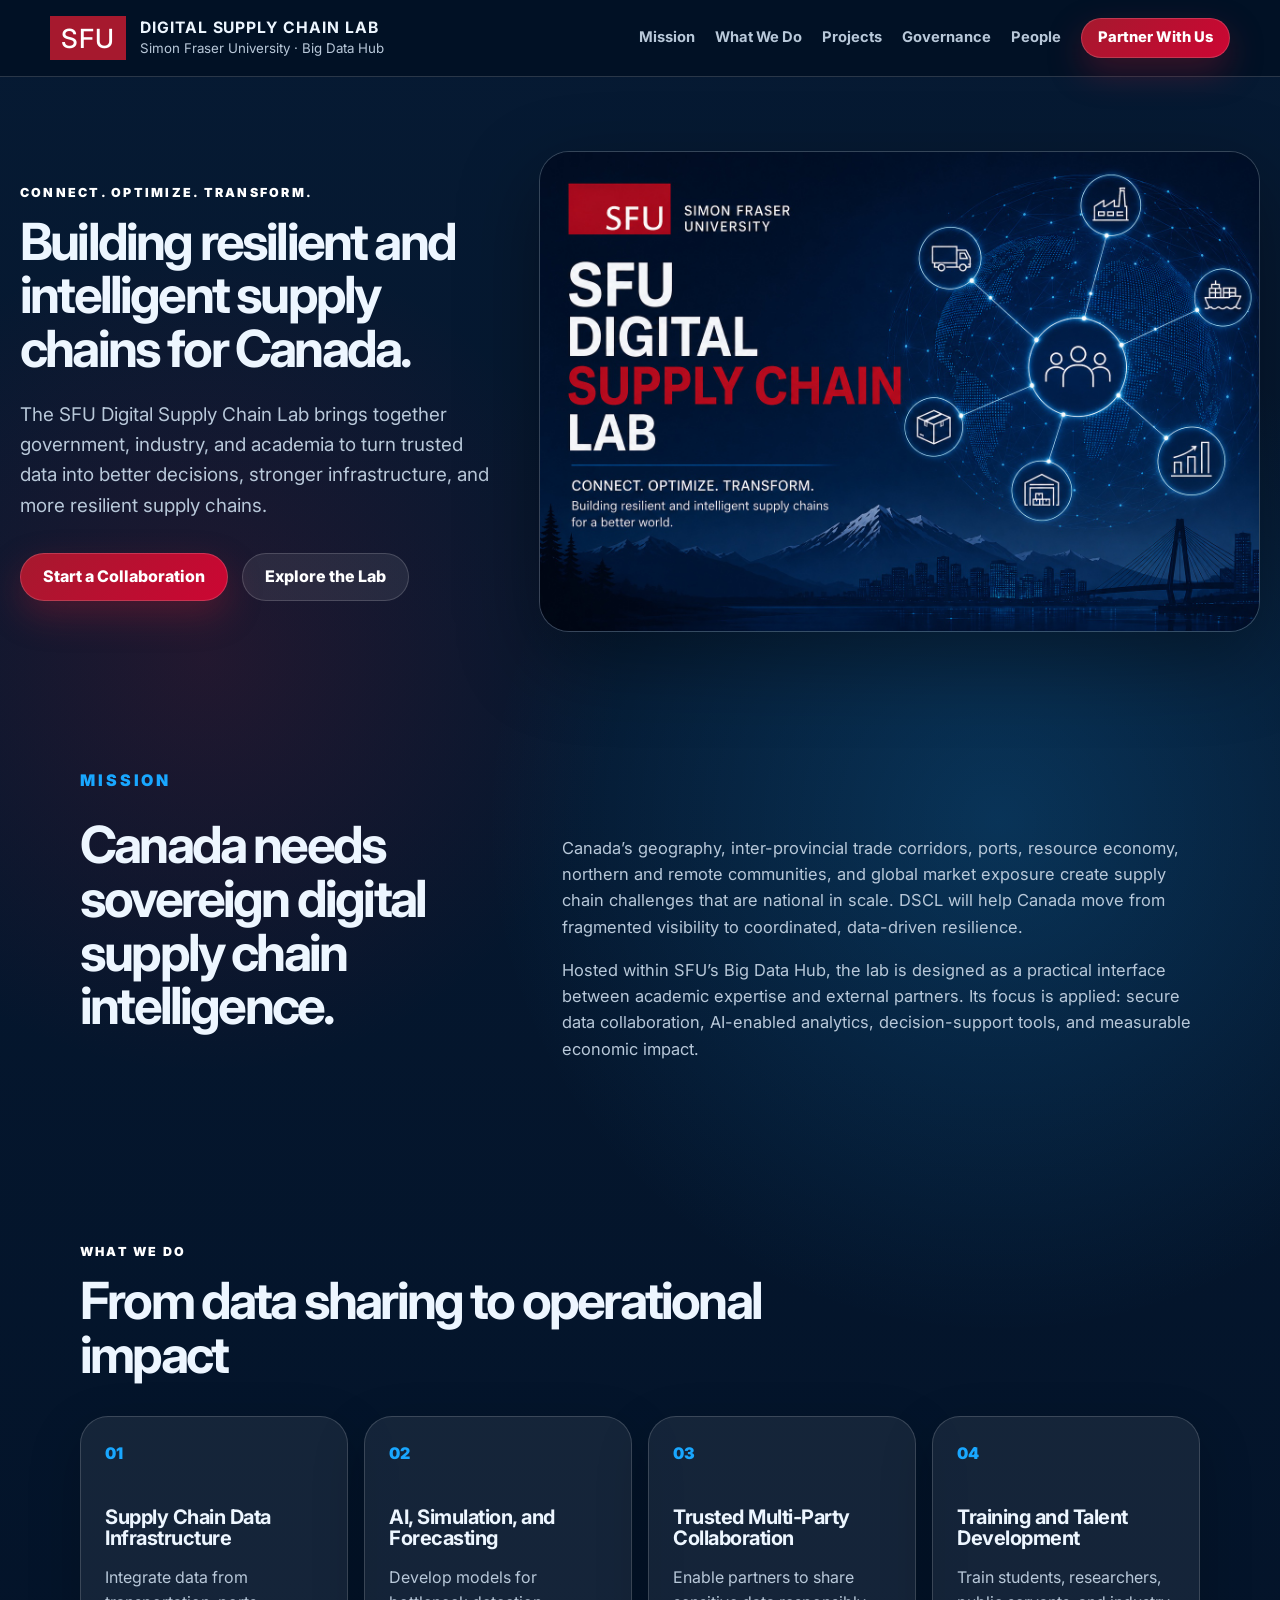
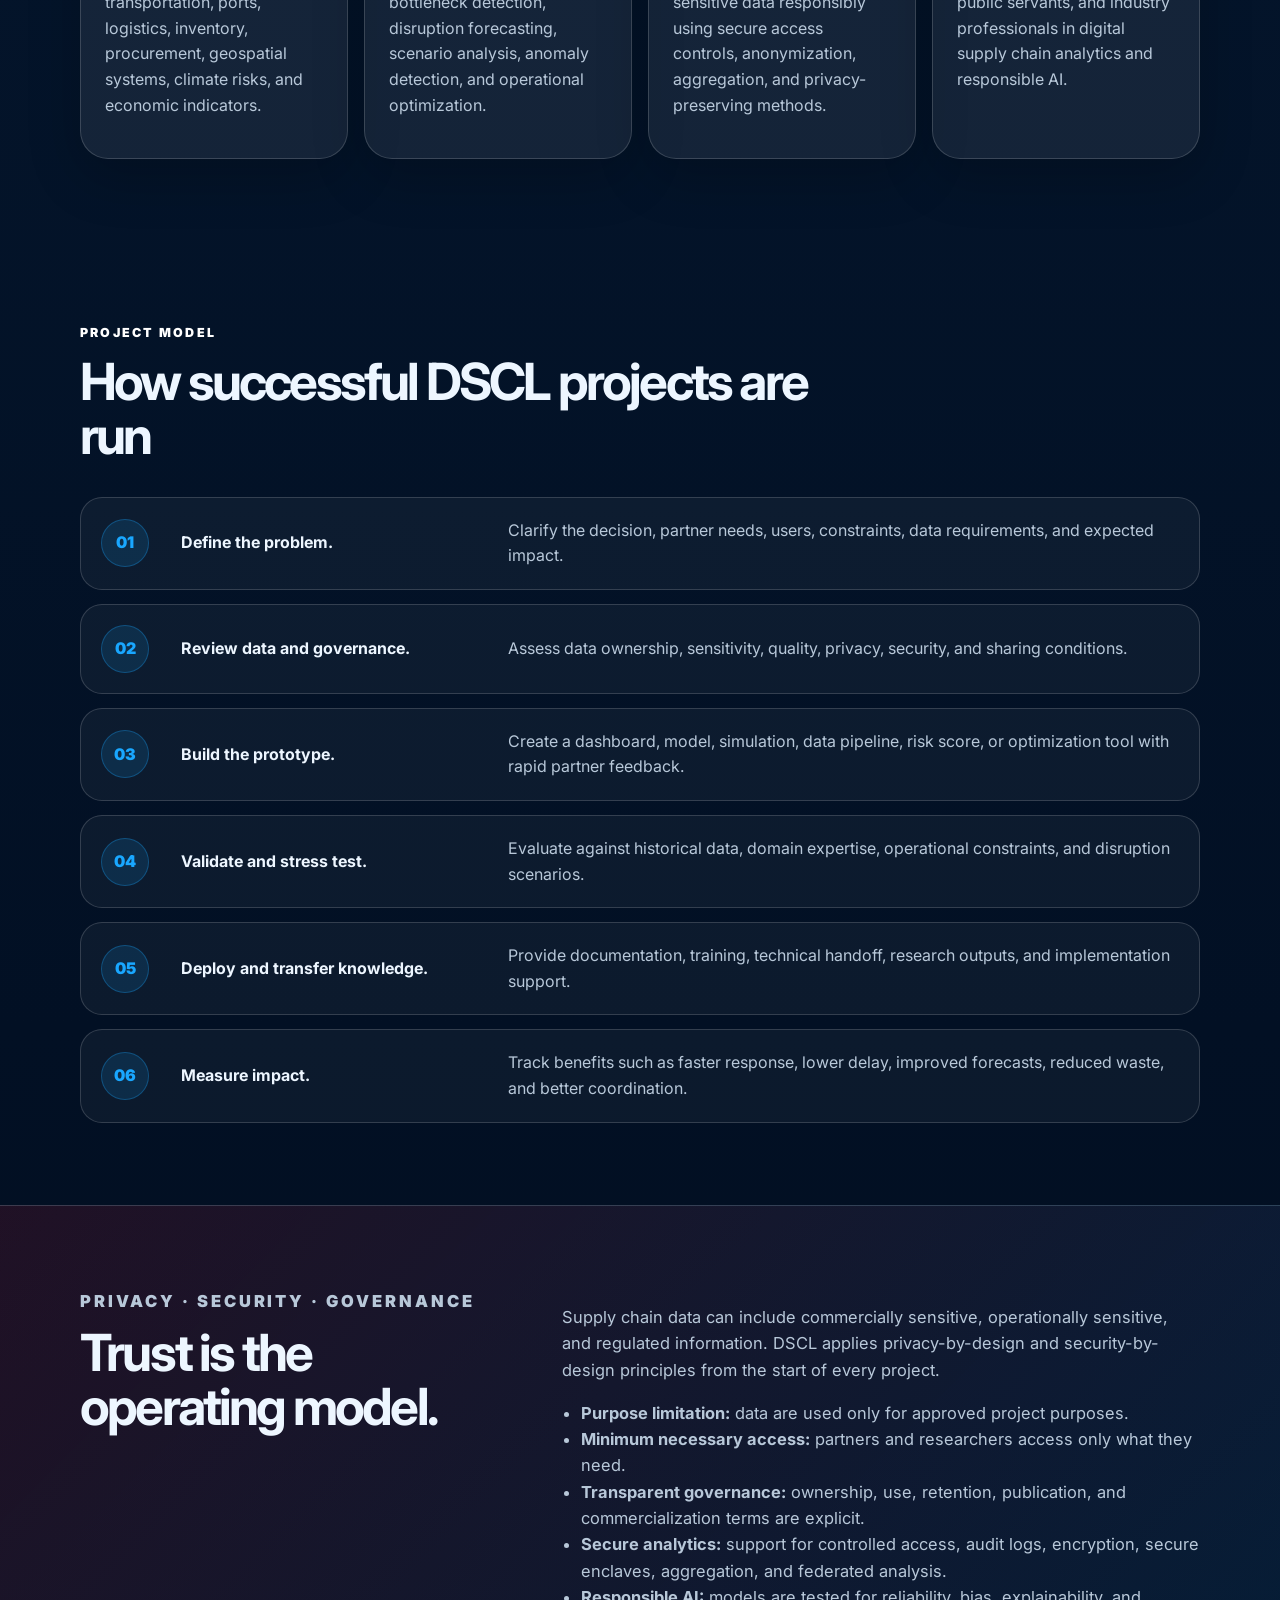
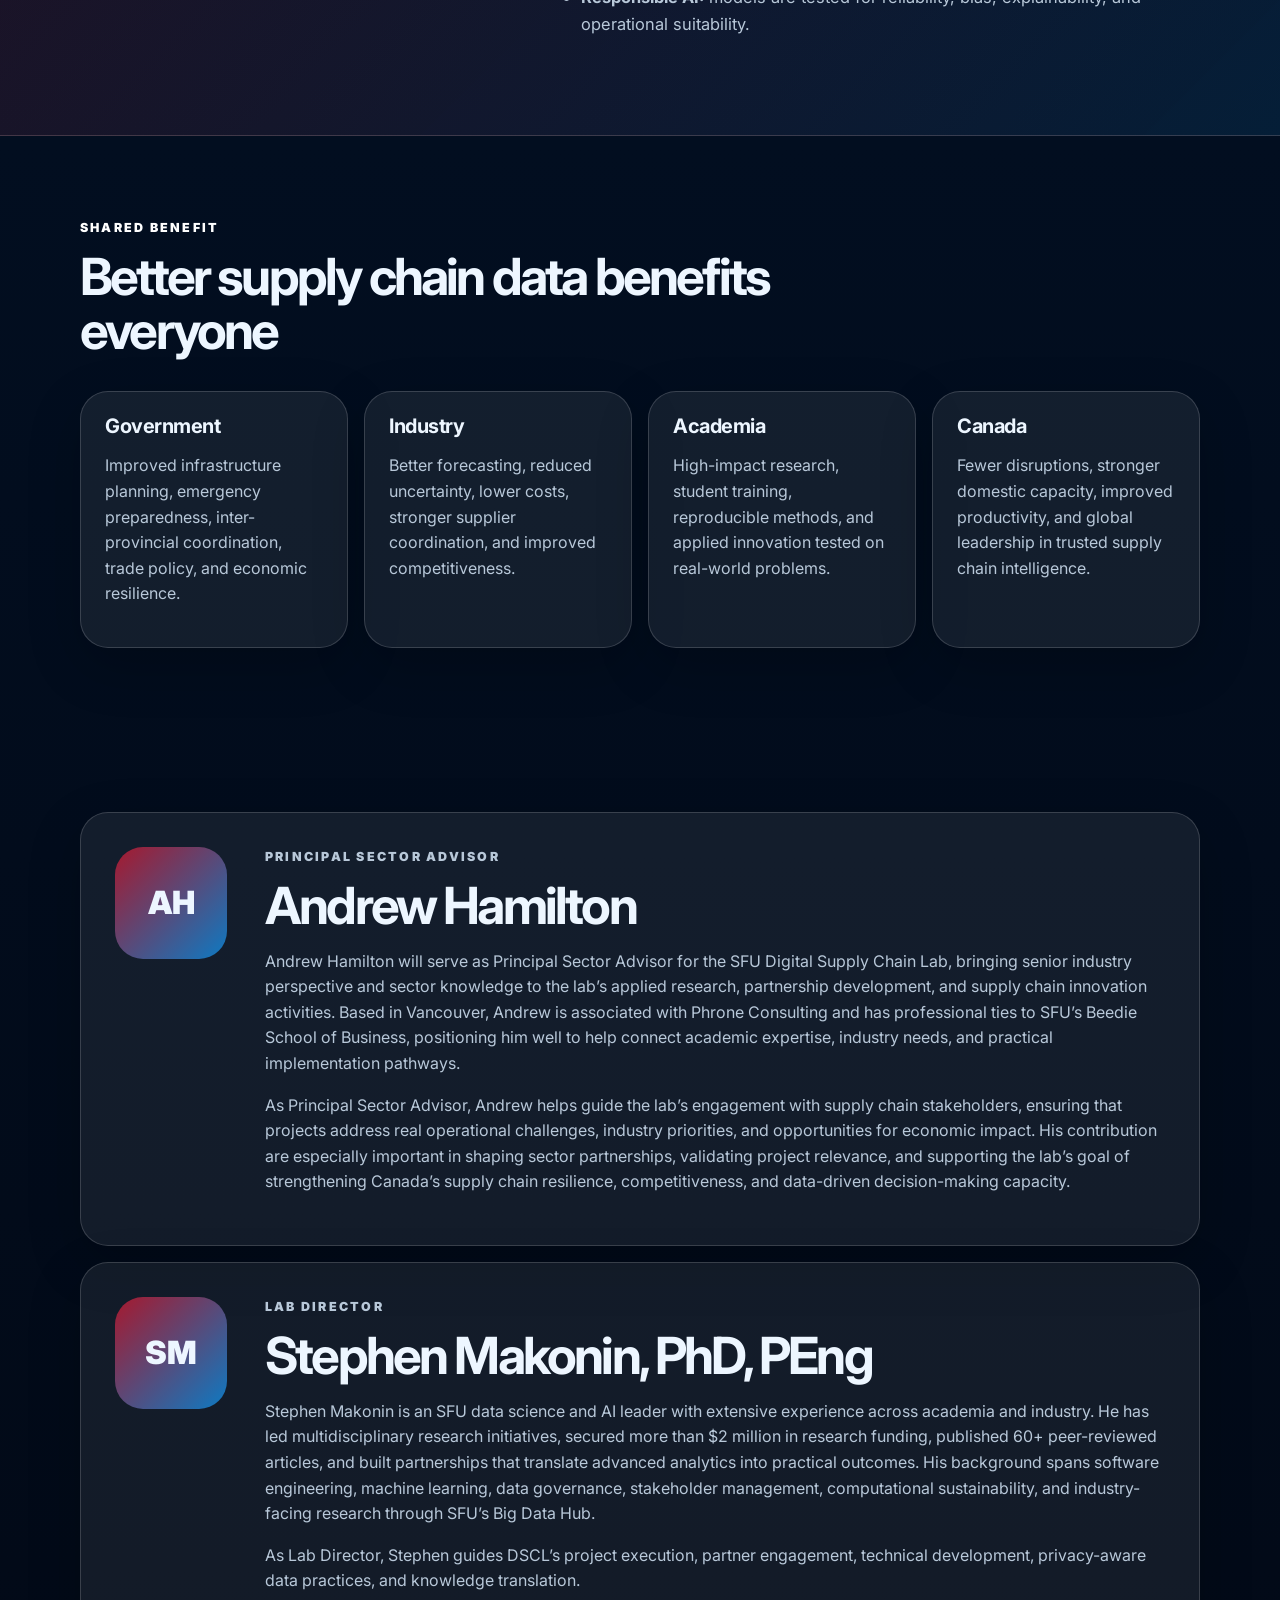
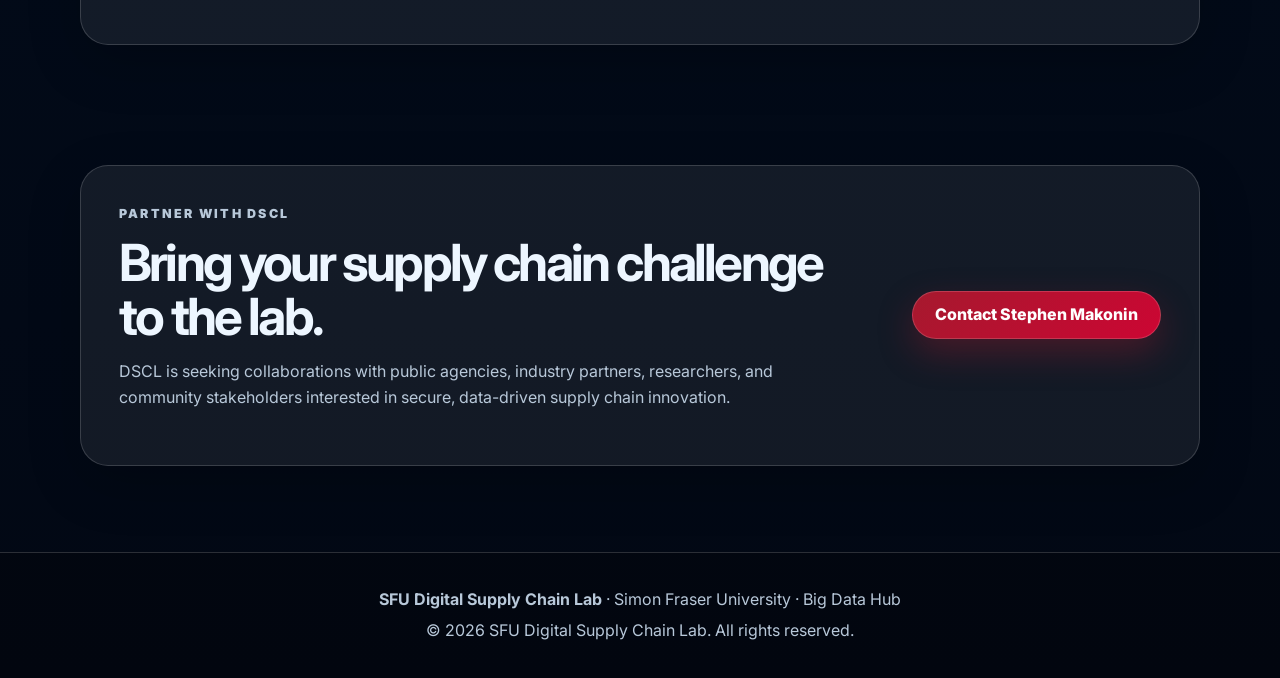
==== index.html @ 3d7f8d64 "inital website release" ====
<!doctype html>
<html lang="en">
<head>
  <meta charset="utf-8" />
  <meta name="viewport" content="width=device-width, initial-scale=1" />
  <meta name="description" content="SFU Digital Supply Chain Lab: connecting government, industry, and academia to build resilient, secure, data-driven supply chains for Canada." />
  <title>SFU Digital Supply Chain Lab | DSCL</title>
  <link rel="preconnect" href="https://fonts.googleapis.com">
  <link rel="preconnect" href="https://fonts.gstatic.com" crossorigin>
  <link href="https://fonts.googleapis.com/css2?family=Inter:wght@400;600;700;800;900&display=swap" rel="stylesheet">
  <link rel="stylesheet" href="styles.css" />
</head>
<body>
  <header class="site-header" id="top">
    <nav class="nav" aria-label="Primary navigation">
      <a class="brand" href="#top" aria-label="SFU Digital Supply Chain Lab home">
        <span class="sfu-mark">SFU</span>
        <span class="brand-text"><strong>Digital Supply Chain Lab</strong><small>Simon Fraser University · Big Data Hub</small></span>
      </a>
      <button class="nav-toggle" aria-expanded="false" aria-controls="nav-links">Menu</button>
      <div class="nav-links" id="nav-links">
        <a href="#mission">Mission</a>
        <a href="#work">What We Do</a>
        <a href="#projects">Projects</a>
        <a href="#governance">Governance</a>
        <a href="#people">People</a>
        <a class="button small" href="#contact">Partner With Us</a>
      </div>
    </nav>
  </header>

  <main>
    <section class="hero">
      <div class="hero-copy">
        <p class="eyebrow">Connect. Optimize. Transform.</p>
        <h1>Building resilient and intelligent supply chains for Canada.</h1>
        <p class="lead">The SFU Digital Supply Chain Lab brings together government, industry, and academia to turn trusted data into better decisions, stronger infrastructure, and more resilient supply chains.</p>
        <div class="hero-actions">
          <a class="button" href="#contact">Start a Collaboration</a>
          <a class="button secondary" href="#work">Explore the Lab</a>
        </div>
      </div>
      <div class="hero-media" aria-label="SFU Digital Supply Chain Lab infographic">
        <img src="assets/sfu-dscl-infographic.jpeg" alt="SFU Digital Supply Chain Lab infographic showing a connected global supply chain network" />
      </div>
    </section>

    <section class="section intro" id="mission">
      <div class="section-label">Mission</div>
      <div class="section-content two-column">
        <div>
          <h2>Canada needs sovereign digital supply chain intelligence.</h2>
        </div>
        <div>
          <p>Canada’s geography, inter-provincial trade corridors, ports, resource economy, northern and remote communities, and global market exposure create supply chain challenges that are national in scale. DSCL will help Canada move from fragmented visibility to coordinated, data-driven resilience.</p>
          <p>Hosted within SFU’s Big Data Hub, the lab is designed as a practical interface between academic expertise and external partners. Its focus is applied: secure data collaboration, AI-enabled analytics, decision-support tools, and measurable economic impact.</p>
        </div>
      </div>
    </section>

    <section class="cards section" id="work">
      <div class="section-heading">
        <p class="eyebrow">What We Do</p>
        <h2>From data sharing to operational impact</h2>
      </div>
      <div class="card-grid">
        <article class="card">
          <span class="icon">01</span>
          <h3>Supply Chain Data Infrastructure</h3>
          <p>Integrate data from transportation, ports, logistics, inventory, procurement, geospatial systems, climate risks, and economic indicators.</p>
        </article>
        <article class="card">
          <span class="icon">02</span>
          <h3>AI, Simulation, and Forecasting</h3>
          <p>Develop models for bottleneck detection, disruption forecasting, scenario analysis, anomaly detection, and operational optimization.</p>
        </article>
        <article class="card">
          <span class="icon">03</span>
          <h3>Trusted Multi-Party Collaboration</h3>
          <p>Enable partners to share sensitive data responsibly using secure access controls, anonymization, aggregation, and privacy-preserving methods.</p>
        </article>
        <article class="card">
          <span class="icon">04</span>
          <h3>Training and Talent Development</h3>
          <p>Train students, researchers, public servants, and industry professionals in digital supply chain analytics and responsible AI.</p>
        </article>
      </div>
    </section>

    <section class="section process" id="projects">
      <div class="section-heading">
        <p class="eyebrow">Project Model</p>
        <h2>How successful DSCL projects are run</h2>
      </div>
      <ol class="timeline">
        <li><strong>Define the problem.</strong><span>Clarify the decision, partner needs, users, constraints, data requirements, and expected impact.</span></li>
        <li><strong>Review data and governance.</strong><span>Assess data ownership, sensitivity, quality, privacy, security, and sharing conditions.</span></li>
        <li><strong>Build the prototype.</strong><span>Create a dashboard, model, simulation, data pipeline, risk score, or optimization tool with rapid partner feedback.</span></li>
        <li><strong>Validate and stress test.</strong><span>Evaluate against historical data, domain expertise, operational constraints, and disruption scenarios.</span></li>
        <li><strong>Deploy and transfer knowledge.</strong><span>Provide documentation, training, technical handoff, research outputs, and implementation support.</span></li>
        <li><strong>Measure impact.</strong><span>Track benefits such as faster response, lower delay, improved forecasts, reduced waste, and better coordination.</span></li>
      </ol>
    </section>

    <section class="section governance" id="governance">
      <div class="section-content two-column">
        <div>
          <p class="eyebrow">Privacy · Security · Governance</p>
          <h2>Trust is the operating model.</h2>
        </div>
        <div class="governance-list">
          <p>Supply chain data can include commercially sensitive, operationally sensitive, and regulated information. DSCL applies privacy-by-design and security-by-design principles from the start of every project.</p>
          <ul>
            <li><strong>Purpose limitation:</strong> data are used only for approved project purposes.</li>
            <li><strong>Minimum necessary access:</strong> partners and researchers access only what they need.</li>
            <li><strong>Transparent governance:</strong> ownership, use, retention, publication, and commercialization terms are explicit.</li>
            <li><strong>Secure analytics:</strong> support for controlled access, audit logs, encryption, secure enclaves, aggregation, and federated analysis.</li>
            <li><strong>Responsible AI:</strong> models are tested for reliability, bias, explainability, and operational suitability.</li>
          </ul>
        </div>
      </div>
    </section>

    <section class="section partnership">
      <div class="section-heading">
        <p class="eyebrow">Shared Benefit</p>
        <h2>Better supply chain data benefits everyone</h2>
      </div>
      <div class="partner-grid">
        <div><h3>Government</h3><p>Improved infrastructure planning, emergency preparedness, inter-provincial coordination, trade policy, and economic resilience.</p></div>
        <div><h3>Industry</h3><p>Better forecasting, reduced uncertainty, lower costs, stronger supplier coordination, and improved competitiveness.</p></div>
        <div><h3>Academia</h3><p>High-impact research, student training, reproducible methods, and applied innovation tested on real-world problems.</p></div>
        <div><h3>Canada</h3><p>Fewer disruptions, stronger domestic capacity, improved productivity, and global leadership in trusted supply chain intelligence.</p></div>
      </div>
    </section>

    <section class="section people" id="people">
      <div class="profile-card">
        <div class="profile-photo" aria-hidden="true">AH</div>
        <div>
          <p class="eyebrow">Principal Sector Advisor</p>
          <h2>Andrew Hamilton</h2>
          <p>Andrew Hamilton will serve as Principal Sector Advisor for the SFU Digital Supply Chain Lab, bringing senior industry perspective and sector knowledge to the lab’s applied research, partnership development, and supply chain innovation activities. Based in Vancouver, Andrew is associated with Phrone Consulting and has professional ties to SFU’s Beedie School of Business, positioning him well to help connect academic expertise, industry needs, and practical implementation pathways.</p>
          <p>As Principal Sector Advisor, Andrew helps guide the lab’s engagement with supply chain stakeholders, ensuring that projects address real operational challenges, industry priorities, and opportunities for economic impact. His contribution are especially important in shaping sector partnerships, validating project relevance, and supporting the lab’s goal of strengthening Canada’s supply chain resilience, competitiveness, and data-driven decision-making capacity.</p>
        </div>
      </div>
      <p><nbsp;></p>
      <div class="profile-card">
        <div class="profile-photo" aria-hidden="true">SM</div>
        <div>
          <p class="eyebrow">Lab Director</p>
          <h2>Stephen Makonin, PhD, PEng</h2>
          <p>Stephen Makonin is an SFU data science and AI leader with extensive experience across academia and industry. He has led multidisciplinary research initiatives, secured more than $2 million in research funding, published 60+ peer-reviewed articles, and built partnerships that translate advanced analytics into practical outcomes. His background spans software engineering, machine learning, data governance, stakeholder management, computational sustainability, and industry-facing research through SFU’s Big Data Hub.</p>
          <p>As Lab Director, Stephen guides DSCL’s project execution, partner engagement, technical development, privacy-aware data practices, and knowledge translation.</p>
        </div>
      </div>
    </section>

    <section class="cta" id="contact">
      <div>
        <p class="eyebrow">Partner with DSCL</p>
        <h2>Bring your supply chain challenge to the lab.</h2>
        <p>DSCL is seeking collaborations with public agencies, industry partners, researchers, and community stakeholders interested in secure, data-driven supply chain innovation.</p>
      </div>
      <a class="button" href="mailto:smakonin@sfu.ca?subject=SFU%20Digital%20Supply%20Chain%20Lab%20Collaboration">Contact Stephen Makonin</a>
    </section>
  </main>

  <footer class="footer">
    <p><strong>SFU Digital Supply Chain Lab</strong> · Simon Fraser University · Big Data Hub</p>
    <p>© <span id="year"></span> SFU Digital Supply Chain Lab. All rights reserved.</p>
  </footer>

  <script>
    const toggle = document.querySelector('.nav-toggle');
    const links = document.querySelector('.nav-links');
    toggle.addEventListener('click', () => {
      const isOpen = toggle.getAttribute('aria-expanded') === 'true';
      toggle.setAttribute('aria-expanded', String(!isOpen));
      links.classList.toggle('open');
    });
    document.getElementById('year').textContent = new Date().getFullYear();
  </script>
</body>
</html>
---- styles.css ----
:root {
  --sfu-red: #A6192E;
  --sfu-red-bright: #CC0633;
  --header-blue: #061A33;
  --deep-blue: #021024;
  --electric-blue: #19A7FF;
  --ink: #EDF6FF;
  --muted: #B8C8D9;
  --card: rgba(255, 255, 255, 0.07);
  --line: rgba(255, 255, 255, 0.16);
  --shadow: 0 28px 80px rgba(0, 0, 0, 0.36);
}
* { box-sizing: border-box; }
html { scroll-behavior: smooth; }
body {
  margin: 0;
  font-family: Inter, system-ui, -apple-system, BlinkMacSystemFont, "Segoe UI", sans-serif;
  color: var(--ink);
  background:
    radial-gradient(circle at 78% 15%, rgba(25, 167, 255, 0.20), transparent 32rem),
    radial-gradient(circle at 16% 12%, rgba(166, 25, 46, 0.18), transparent 26rem),
    linear-gradient(180deg, var(--header-blue), var(--deep-blue) 48%, #020814);
  line-height: 1.6;
}
a { color: inherit; text-decoration: none; }
img { max-width: 100%; display: block; }
.site-header {
  position: sticky;
  top: 0;
  z-index: 20;
  background: rgba(2, 16, 36, 0.88);
  backdrop-filter: blur(16px);
  border-bottom: 1px solid var(--line);
}
.nav {
  width: min(1180px, calc(100% - 32px));
  margin: 0 auto;
  min-height: 76px;
  display: flex;
  align-items: center;
  justify-content: space-between;
  gap: 24px;
}
.brand { display: flex; align-items: center; gap: 14px; }
.sfu-mark {
  display: inline-grid;
  place-items: center;
  width: 76px;
  height: 44px;
  background: var(--sfu-red);
  color: #fff;
  font-size: 1.65rem;
  letter-spacing: 0.05em;
  font-weight: 500;
}
.brand-text { display: grid; line-height: 1.15; }
.brand-text strong { font-size: 0.98rem; text-transform: uppercase; letter-spacing: 0.06em; }
.brand-text small { color: var(--muted); margin-top: 4px; }
.nav-links { display: flex; align-items: center; gap: 20px; font-weight: 700; font-size: 0.92rem; }
.nav-links a:not(.button) { color: var(--muted); }
.nav-links a:hover { color: #fff; }
.nav-toggle { display: none; }
.button {
  display: inline-flex;
  align-items: center;
  justify-content: center;
  min-height: 48px;
  padding: 0 22px;
  border-radius: 999px;
  background: linear-gradient(135deg, var(--sfu-red), var(--sfu-red-bright));
  color: #fff;
  font-weight: 800;
  box-shadow: 0 14px 34px rgba(166, 25, 46, 0.35);
  border: 1px solid rgba(255, 255, 255, 0.16);
}
.button.secondary { background: rgba(255, 255, 255, 0.08); box-shadow: none; }
.button.small { min-height: 40px; padding: 0 16px; }
.hero {
  width: min(1240px, calc(100% - 32px));
  margin: 0 auto;
  padding: 74px 0 54px;
  display: grid;
  grid-template-columns: 0.8fr 1.2fr;
  gap: 38px;
  align-items: center;
}
.hero-copy { padding: 26px 0; }
.eyebrow {
  margin: 0 0 12px;
  color: #fff;
  text-transform: uppercase;
  letter-spacing: 0.18em;
  font-weight: 900;
  font-size: 0.78rem;
}
h1, h2, h3 { line-height: 1.05; margin: 0; }
/*h1 { font-size: clamp(3rem, 7vw, 6.7rem); letter-spacing: -0.075em; max-width: 780px; }*/
h1, h2 { font-size: clamp(2rem, 4vw, 4.1rem); letter-spacing: -0.055em; }
h3 { font-size: 1.25rem; letter-spacing: -0.025em; }
.lead { margin: 24px 0 0; color: var(--muted); font-size: 1.18rem; max-width: 620px; }
.hero-actions { margin-top: 32px; display: flex; gap: 14px; flex-wrap: wrap; }
.hero-media {
  overflow: hidden;
  border-radius: 30px;
  border: 1px solid var(--line);
  box-shadow: var(--shadow);
  background: rgba(255, 255, 255, 0.04);
}
.hero-media img { width: 100%; height: 100%; object-fit: cover; }
.section { width: min(1120px, calc(100% - 32px)); margin: 0 auto; padding: 82px 0; }
.section-label { color: var(--electric-blue); font-weight: 900; text-transform: uppercase; letter-spacing: 0.18em; margin-bottom: 24px; }
.two-column { display: grid; grid-template-columns: 0.8fr 1.2fr; gap: 56px; align-items: start; }
.section-content p, .governance-list li { color: var(--muted); font-size: 1.03rem; }
.section-heading { max-width: 760px; margin-bottom: 34px; }
.card-grid { display: grid; grid-template-columns: repeat(4, 1fr); gap: 16px; }
.card, .partner-grid > div, .profile-card, .cta {
  background: var(--card);
  border: 1px solid var(--line);
  border-radius: 28px;
  box-shadow: 0 18px 54px rgba(0,0,0,0.20);
}
.card { padding: 24px; }
.icon { color: var(--electric-blue); font-weight: 900; display: block; margin-bottom: 40px; }
.card p, .partner-grid p, .profile-card p, .cta p { color: var(--muted); }
.timeline { list-style: none; counter-reset: step; display: grid; gap: 14px; padding: 0; margin: 0; }
.timeline li {
  counter-increment: step;
  display: grid;
  grid-template-columns: 60px 0.55fr 1.2fr;
  gap: 20px;
  align-items: center;
  padding: 20px;
  border: 1px solid var(--line);
  border-radius: 22px;
  background: rgba(255, 255, 255, 0.045);
}
.timeline li::before {
  content: counter(step, decimal-leading-zero);
  width: 46px;
  height: 46px;
  border-radius: 50%;
  display: grid;
  place-items: center;
  background: rgba(25, 167, 255, 0.13);
  color: var(--electric-blue);
  font-weight: 900;
  border: 1px solid rgba(25, 167, 255, 0.3);
}
.timeline span { color: var(--muted); }
.governance {
  width: 100%;
  padding-inline: max(16px, calc((100% - 1120px) / 2));
  background: linear-gradient(135deg, rgba(166, 25, 46, 0.18), rgba(25, 167, 255, 0.10));
  border-block: 1px solid var(--line);
}
.governance ul { padding-left: 1.2rem; }
.partner-grid { display: grid; grid-template-columns: repeat(4, 1fr); gap: 16px; }
.partner-grid > div { padding: 24px; }
.profile-card { padding: 34px; display: grid; grid-template-columns: 120px 1fr; gap: 30px; align-items: start; }
.profile-photo {
  width: 112px;
  height: 112px;
  border-radius: 28px;
  display: grid;
  place-items: center;
  background: linear-gradient(135deg, var(--sfu-red), #0d7ac3);
  font-size: 2rem;
  font-weight: 900;
}
.cta { width: min(1120px, calc(100% - 32px)); margin: 38px auto 86px; padding: 38px; display: flex; align-items: center; justify-content: space-between; gap: 28px; }
.cta div { max-width: 720px; }
.footer { border-top: 1px solid var(--line); padding: 28px 16px; text-align: center; color: var(--muted); background: rgba(0,0,0,0.25); }
.footer p { margin: 6px 0; }
@media (max-width: 980px) {
  .nav-toggle { display: inline-flex; padding: 10px 14px; border-radius: 999px; border: 1px solid var(--line); background: rgba(255,255,255,0.08); color: #fff; font-weight: 800; }
  .nav-links { position: absolute; inset: 76px 16px auto 16px; display: none; flex-direction: column; align-items: stretch; padding: 18px; border: 1px solid var(--line); border-radius: 20px; background: rgba(2,16,36,0.98); }
  .nav-links.open { display: flex; }
  .hero, .two-column, .profile-card { grid-template-columns: 1fr; }
  .card-grid, .partner-grid { grid-template-columns: repeat(2, 1fr); }
  .timeline li { grid-template-columns: 52px 1fr; }
  .timeline span { grid-column: 2; }
  .cta { flex-direction: column; align-items: flex-start; }
}
@media (max-width: 620px) {
  .brand-text small { display: none; }
  .sfu-mark { width: 62px; height: 38px; font-size: 1.35rem; }
  .hero { padding-top: 42px; }
  .card-grid, .partner-grid { grid-template-columns: 1fr; }
  .section { padding: 58px 0; }
  .timeline li { grid-template-columns: 1fr; }
  .timeline span { grid-column: auto; }
  .profile-card, .cta { padding: 24px; }
}
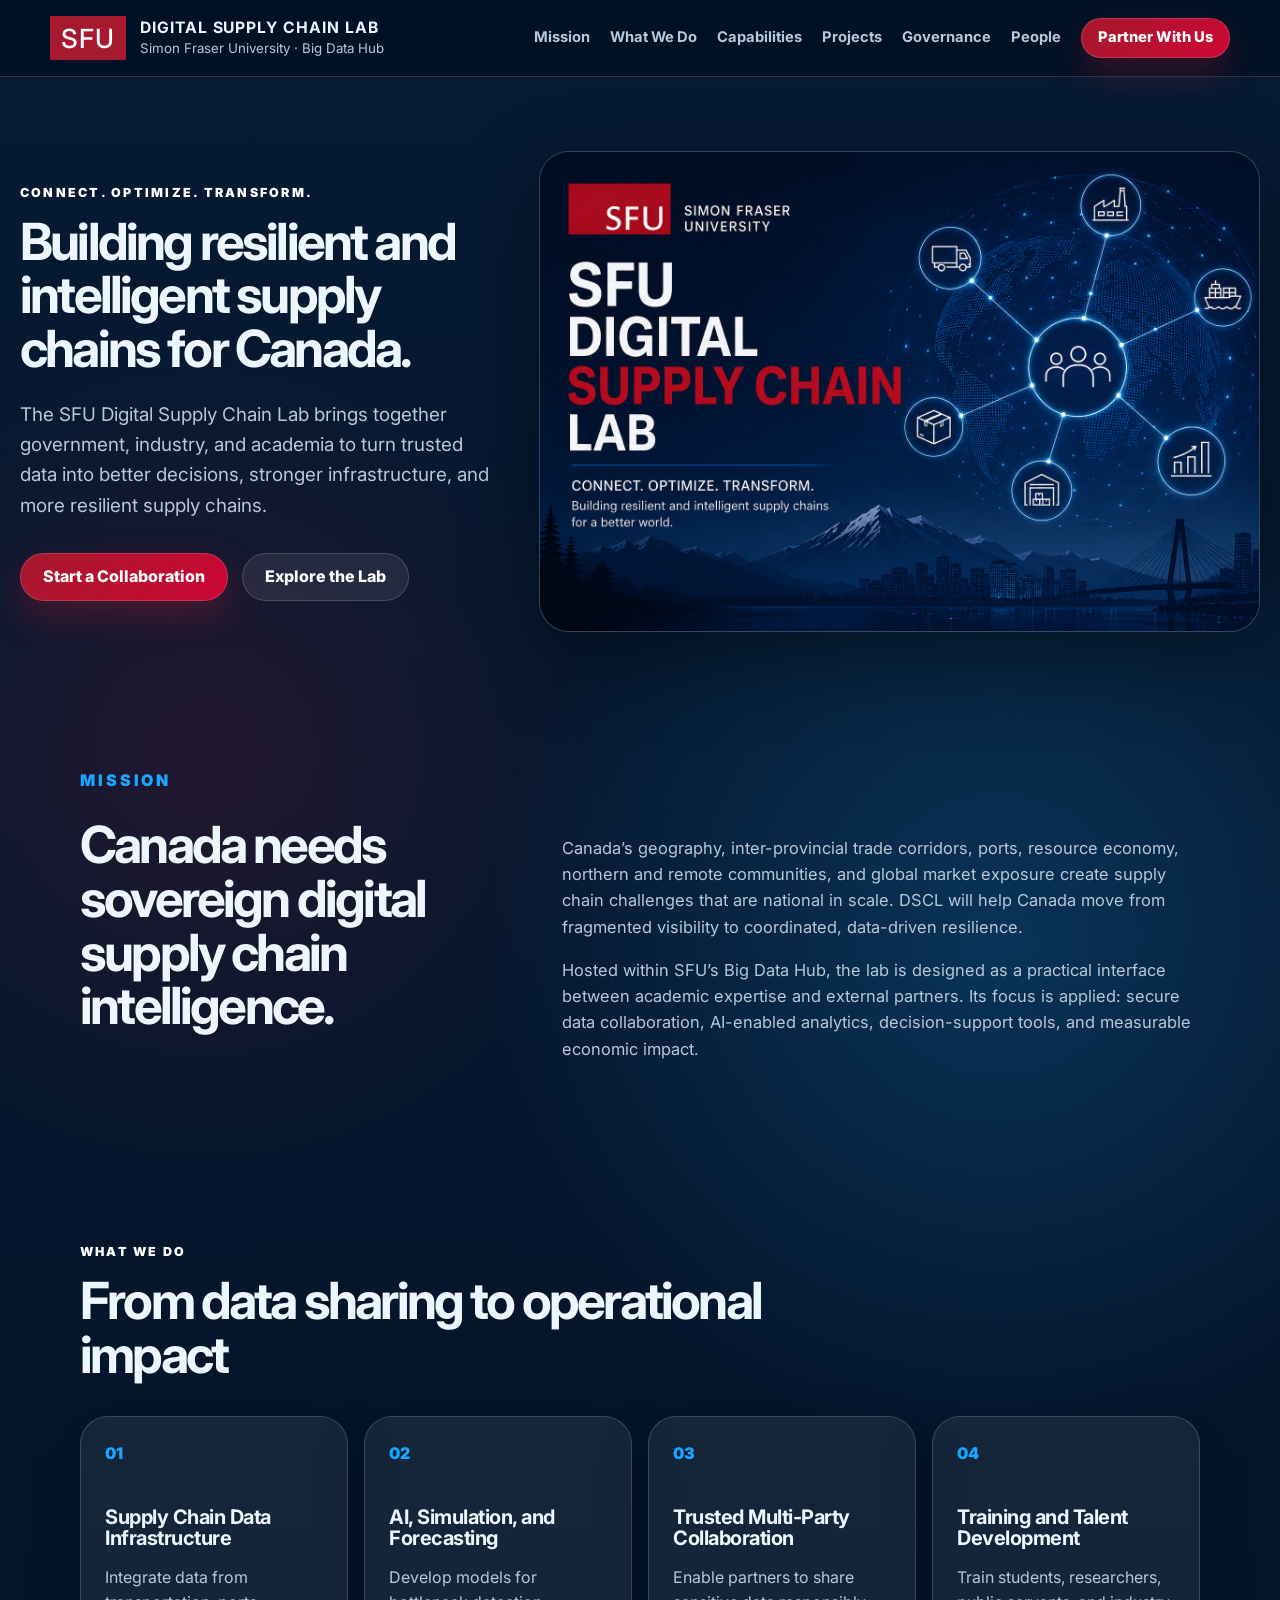
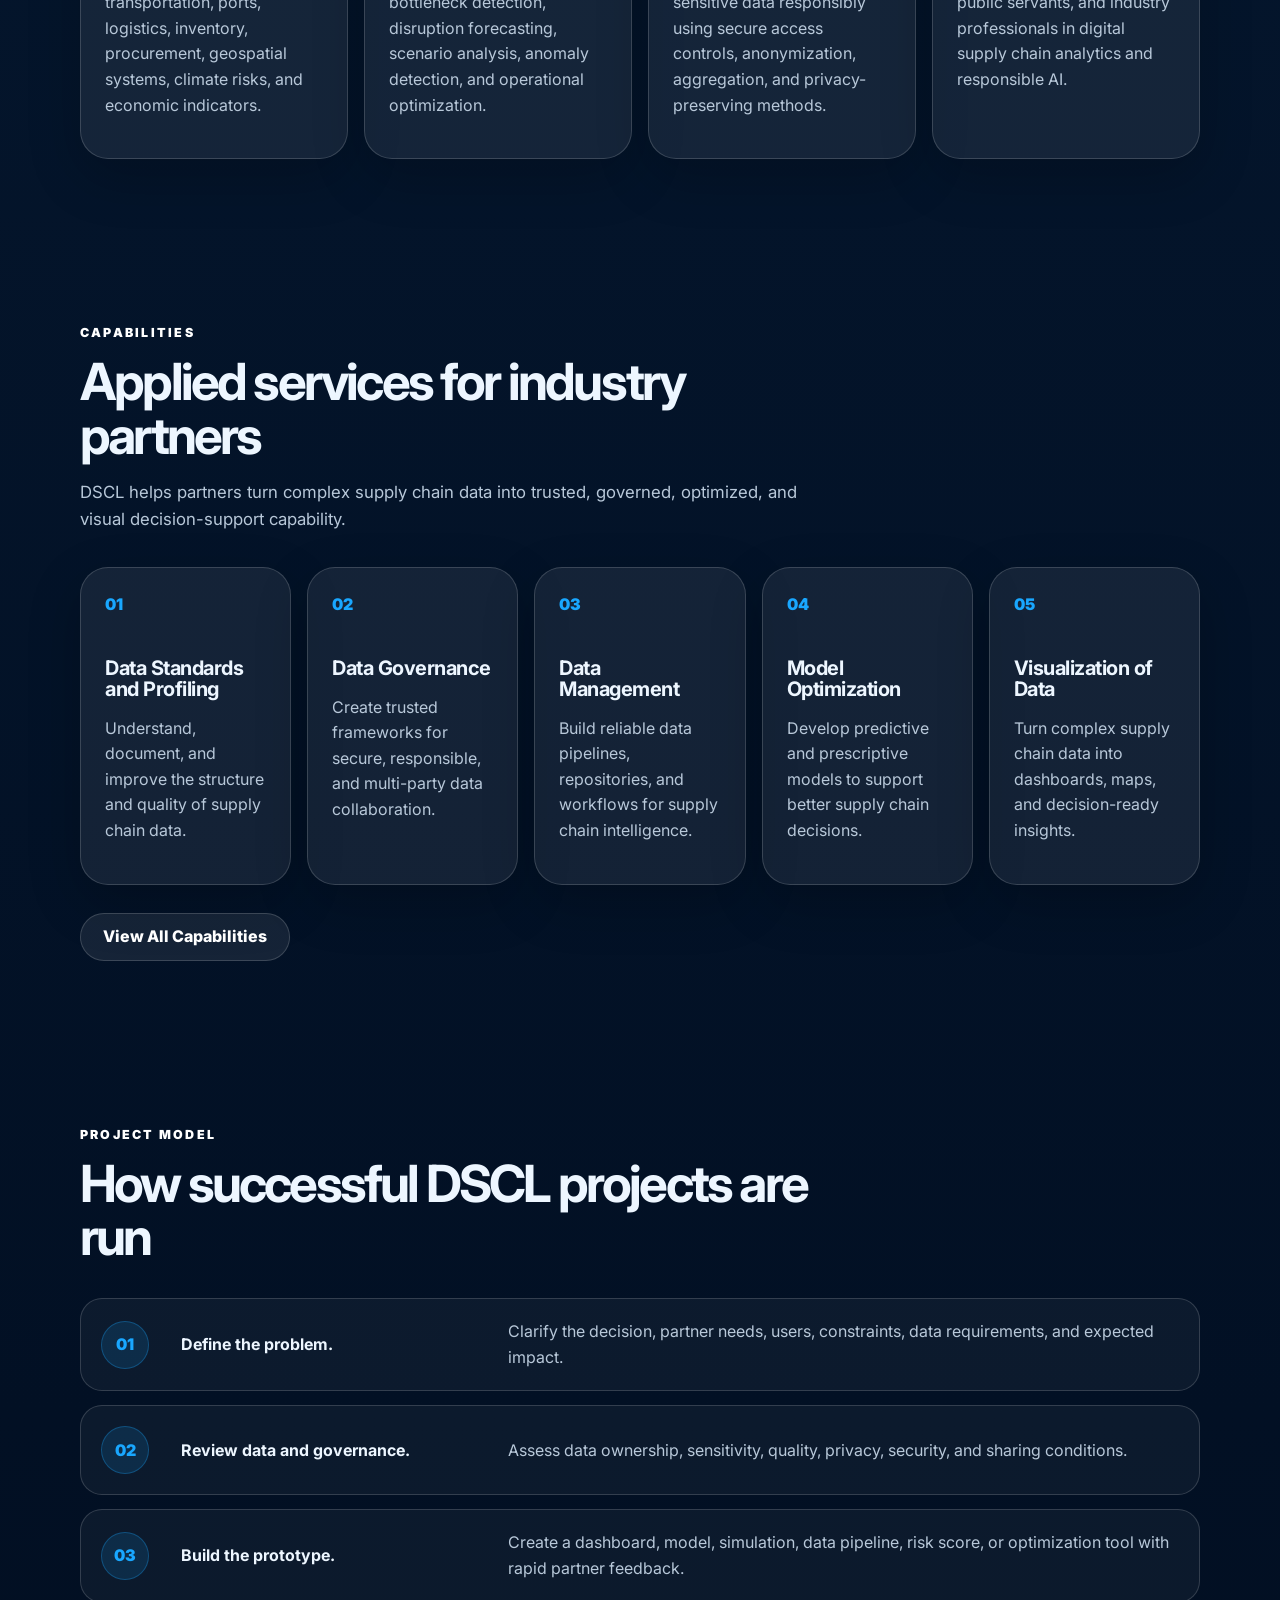
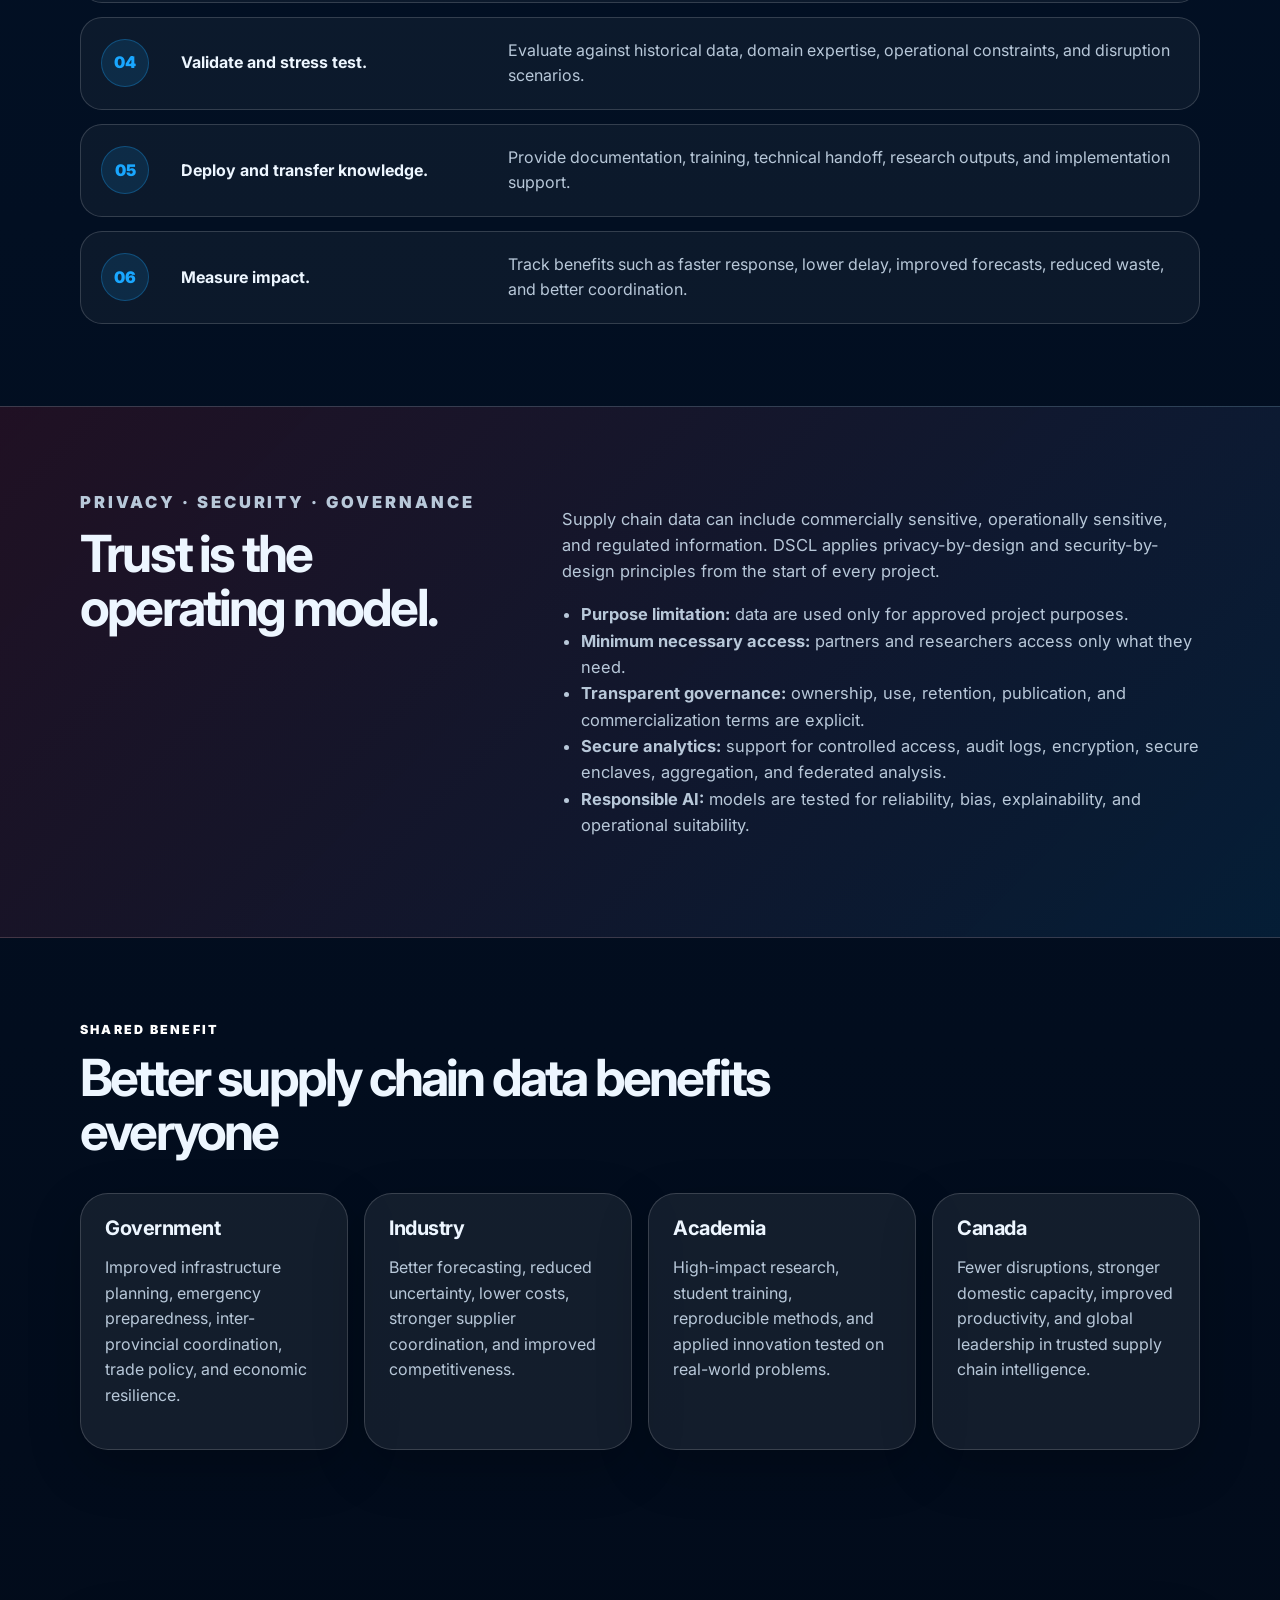
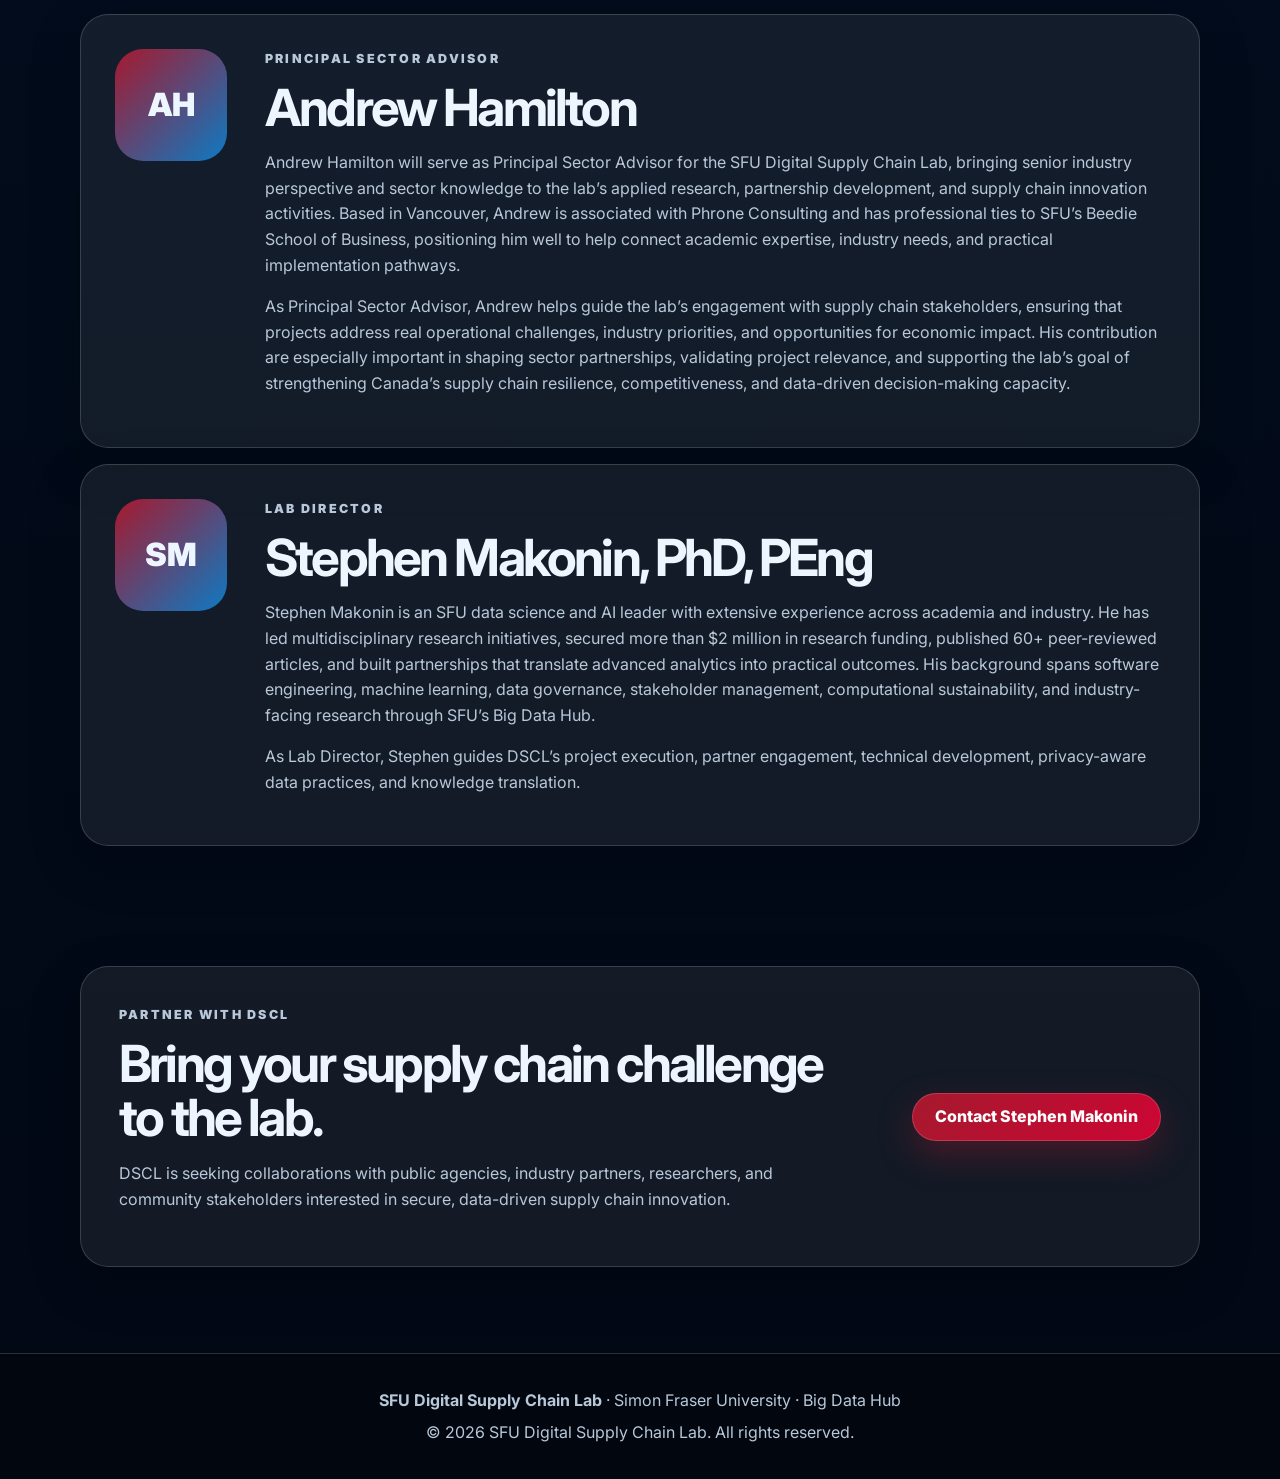
==== commit 512e74b0: "added capabilities" ====
--- a/index.html
+++ b/index.html
@@ -21,6 +21,7 @@
       <div class="nav-links" id="nav-links">
         <a href="#mission">Mission</a>
         <a href="#work">What We Do</a>
+        <a href="#capabilities">Capabilities</a>
         <a href="#projects">Projects</a>
         <a href="#governance">Governance</a>
         <a href="#people">People</a>
@@ -84,6 +85,44 @@
           <h3>Training and Talent Development</h3>
           <p>Train students, researchers, public servants, and industry professionals in digital supply chain analytics and responsible AI.</p>
         </article>
+      </div>
+    </section>
+
+    <section class="section capabilities-preview" id="capabilities">
+      <div class="section-heading">
+        <p class="eyebrow">Capabilities</p>
+        <h2>Applied services for industry partners</h2>
+        <p class="lead-small">DSCL helps partners turn complex supply chain data into trusted, governed, optimized, and visual decision-support capability.</p>
+      </div>
+      <div class="capability-grid compact">
+        <a class="capability-card" href="capabilities/data-standards-profiling.html">
+          <span class="icon">01</span>
+          <h3>Data Standards and Profiling</h3>
+          <p>Understand, document, and improve the structure and quality of supply chain data.</p>
+        </a>
+        <a class="capability-card" href="capabilities/data-governance.html">
+          <span class="icon">02</span>
+          <h3>Data Governance</h3>
+          <p>Create trusted frameworks for secure, responsible, and multi-party data collaboration.</p>
+        </a>
+        <a class="capability-card" href="capabilities/data-management.html">
+          <span class="icon">03</span>
+          <h3>Data Management</h3>
+          <p>Build reliable data pipelines, repositories, and workflows for supply chain intelligence.</p>
+        </a>
+        <a class="capability-card" href="capabilities/model-optimization.html">
+          <span class="icon">04</span>
+          <h3>Model Optimization</h3>
+          <p>Develop predictive and prescriptive models to support better supply chain decisions.</p>
+        </a>
+        <a class="capability-card" href="capabilities/data-visualization.html">
+          <span class="icon">05</span>
+          <h3>Visualization of Data</h3>
+          <p>Turn complex supply chain data into dashboards, maps, and decision-ready insights.</p>
+        </a>
+      </div>
+      <div class="section-actions">
+        <a class="button secondary" href="capabilities/index.html">View All Capabilities</a>
       </div>
     </section>
 
--- a/styles.css
+++ b/styles.css
@@ -191,3 +191,230 @@
   .timeline span { grid-column: auto; }
   .profile-card, .cta { padding: 24px; }
 }
+
+/* Project page template */
+.project-hero {
+  width: min(1240px, calc(100% - 32px));
+  margin: 0 auto;
+  padding: 72px 0 44px;
+  display: grid;
+  grid-template-columns: 1.05fr 0.95fr;
+  gap: 34px;
+  align-items: stretch;
+}
+.project-hero-copy {
+  padding: 42px;
+  border: 1px solid var(--line);
+  border-radius: 34px;
+  background: linear-gradient(135deg, rgba(255,255,255,0.08), rgba(255,255,255,0.03));
+  box-shadow: var(--shadow);
+}
+.project-hero h1 { font-size: clamp(3rem, 6vw, 6rem); }
+.project-hero-card {
+  overflow: hidden;
+  border: 1px solid var(--line);
+  border-radius: 34px;
+  background: rgba(255,255,255,0.05);
+  box-shadow: var(--shadow);
+}
+.project-hero-card img { height: 100%; width: 100%; object-fit: cover; }
+.project-meta-grid {
+  display: grid;
+  grid-template-columns: repeat(3, 1fr);
+  gap: 12px;
+  margin-top: 34px;
+}
+.project-meta-grid div {
+  padding: 18px;
+  border: 1px solid var(--line);
+  border-radius: 20px;
+  background: rgba(255,255,255,0.06);
+}
+.project-meta-grid span, .sidebar-card dt, .link-card span, .link-card small {
+  display: block;
+  color: var(--muted);
+  font-size: 0.82rem;
+  text-transform: uppercase;
+  letter-spacing: 0.10em;
+  font-weight: 800;
+}
+.project-meta-grid strong { display: block; margin-top: 6px; font-size: 1.15rem; }
+.project-layout {
+  display: grid;
+  grid-template-columns: 300px 1fr;
+  gap: 24px;
+  align-items: start;
+}
+.project-sidebar {
+  position: sticky;
+  top: 98px;
+  display: grid;
+  gap: 16px;
+}
+.sidebar-card, .content-panel {
+  border: 1px solid var(--line);
+  border-radius: 28px;
+  background: var(--card);
+  box-shadow: 0 18px 54px rgba(0,0,0,0.20);
+}
+.sidebar-card { padding: 22px; }
+.sidebar-card dl { margin: 18px 0 0; display: grid; gap: 12px; }
+.sidebar-card dt { margin-bottom: 2px; }
+.sidebar-card dd { margin: 0; font-weight: 800; }
+.sidebar-card p { color: var(--muted); }
+.project-main { display: grid; gap: 18px; }
+.content-panel { padding: 34px; }
+.content-panel p { color: var(--muted); }
+.status-pill {
+  display: inline-flex;
+  align-items: center;
+  min-height: 32px;
+  padding: 0 12px;
+  border-radius: 999px;
+  border: 1px solid rgba(255,255,255,0.18);
+  font-size: 0.86rem;
+}
+.status-pill.seeking { background: rgba(25,167,255,0.14); color: #dff4ff; }
+.status-pill.funded { background: rgba(166,25,46,0.24); color: #fff; }
+.status-pill.delivered { background: rgba(255,255,255,0.14); color: #fff; }
+.funding-list, .people-grid, .link-card-grid, .media-grid, .logo-wall {
+  display: grid;
+  gap: 14px;
+  margin-top: 20px;
+}
+.funding-list { grid-template-columns: repeat(2, 1fr); }
+.funding-list > div, .person-card, .link-card, .media-grid figure, .logo-wall > div {
+  border: 1px solid var(--line);
+  border-radius: 22px;
+  background: rgba(255,255,255,0.045);
+}
+.funding-list > div, .person-card, .link-card { padding: 20px; }
+.people-grid.compact { grid-template-columns: repeat(2, 1fr); }
+.person-card { display: grid; grid-template-columns: 74px 1fr; gap: 16px; align-items: start; }
+.profile-photo.small { width: 68px; height: 68px; border-radius: 18px; font-size: 1.1rem; }
+.link-card-grid { grid-template-columns: repeat(3, 1fr); }
+.link-card { transition: transform 160ms ease, border-color 160ms ease; }
+.link-card:hover { transform: translateY(-3px); border-color: rgba(25,167,255,0.55); }
+.link-card strong { display: block; margin: 10px 0; font-size: 1.05rem; }
+.media-grid { grid-template-columns: repeat(3, 1fr); }
+.media-grid figure { margin: 0; overflow: hidden; }
+.media-placeholder {
+  min-height: 210px;
+  display: grid;
+  place-items: center;
+  background: linear-gradient(135deg, rgba(25,167,255,0.20), rgba(166,25,46,0.20));
+  color: #fff;
+  font-weight: 900;
+  letter-spacing: 0.12em;
+  text-transform: uppercase;
+}
+.media-grid figcaption { color: var(--muted); padding: 14px 16px 18px; }
+.logo-wall { grid-template-columns: repeat(4, 1fr); }
+.logo-wall > div {
+  min-height: 104px;
+  display: grid;
+  place-items: center;
+  color: var(--muted);
+  font-weight: 900;
+  background: rgba(255,255,255,0.08);
+}
+@media (max-width: 980px) {
+  .project-hero, .project-layout { grid-template-columns: 1fr; }
+  .project-sidebar { position: static; }
+  .project-meta-grid, .funding-list, .people-grid.compact, .link-card-grid, .media-grid { grid-template-columns: 1fr; }
+  .logo-wall { grid-template-columns: repeat(2, 1fr); }
+}
+@media (max-width: 620px) {
+  .project-hero-copy, .content-panel { padding: 24px; }
+  .logo-wall { grid-template-columns: 1fr; }
+}
+
+
+/* Capability pages */
+.capability-hero .project-hero-copy {
+  background: linear-gradient(135deg, rgba(25,167,255,0.12), rgba(166,25,46,0.12));
+}
+.capability-grid {
+  display: grid;
+  grid-template-columns: repeat(5, 1fr);
+  gap: 16px;
+}
+.capability-grid.compact { grid-template-columns: repeat(5, 1fr); }
+.capability-card {
+  display: block;
+  min-height: 260px;
+  padding: 24px;
+  border: 1px solid var(--line);
+  border-radius: 28px;
+  background: var(--card);
+  box-shadow: 0 18px 54px rgba(0,0,0,0.20);
+  transition: transform 160ms ease, border-color 160ms ease, background 160ms ease;
+}
+.capability-card:hover {
+  transform: translateY(-4px);
+  border-color: rgba(25,167,255,0.55);
+  background: rgba(255,255,255,0.10);
+}
+.capability-card p, .lead-small, .check-list li { color: var(--muted); }
+.lead-small { max-width: 760px; font-size: 1.05rem; }
+.section-actions { margin-top: 28px; }
+.check-list {
+  display: grid;
+  grid-template-columns: repeat(2, 1fr);
+  gap: 12px;
+  padding: 0;
+  margin: 24px 0 0;
+  list-style: none;
+}
+.check-list li {
+  padding: 14px 16px;
+  border: 1px solid var(--line);
+  border-radius: 16px;
+  background: rgba(255,255,255,0.045);
+}
+.capability-links {
+  display: grid;
+  gap: 10px;
+}
+.capability-links a {
+  display: block;
+  padding: 12px 14px;
+  border: 1px solid var(--line);
+  border-radius: 14px;
+  color: var(--muted);
+  background: rgba(255,255,255,0.045);
+}
+.capability-links a:hover { color: #fff; border-color: rgba(25,167,255,0.55); }
+.outcome-panel {
+  background: linear-gradient(135deg, rgba(166,25,46,0.18), rgba(25,167,255,0.10));
+}
+@media (max-width: 1180px) {
+  .capability-grid, .capability-grid.compact { grid-template-columns: repeat(3, 1fr); }
+}
+@media (max-width: 780px) {
+  .capability-grid, .capability-grid.compact, .check-list { grid-template-columns: 1fr; }
+  .capability-card { min-height: auto; }
+}
+
+.project-hero-card.capability-image {
+  aspect-ratio: 1 / 1;
+  width: 100%;
+  max-width: 560px;
+  min-height: 0;
+  justify-self: end;
+  align-self: center;
+}
+.project-hero-card.capability-image img {
+  width: 100%;
+  height: 100%;
+  object-fit: contain;
+  background: #061a33;
+}
+@media (max-width: 980px) {
+  .project-hero-card.capability-image {
+    justify-self: center;
+    max-width: 640px;
+  }
+}
+
+
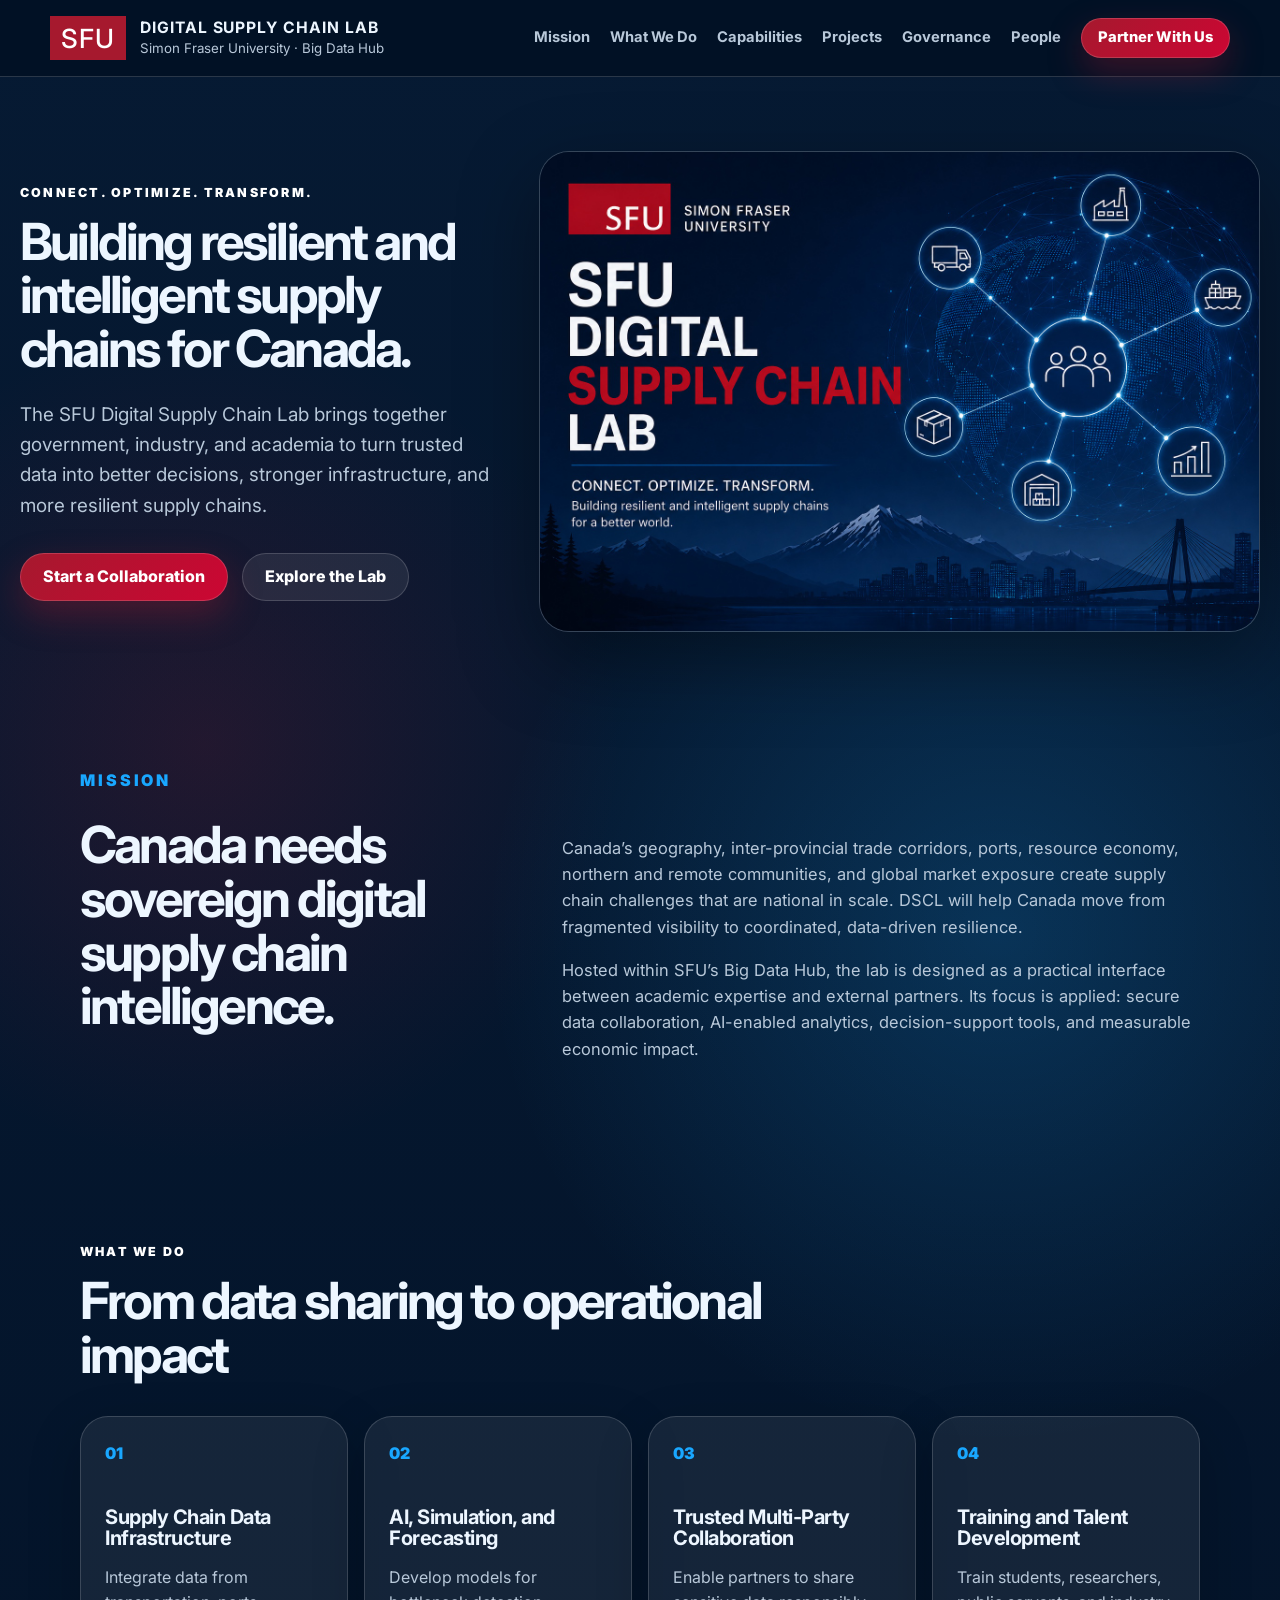
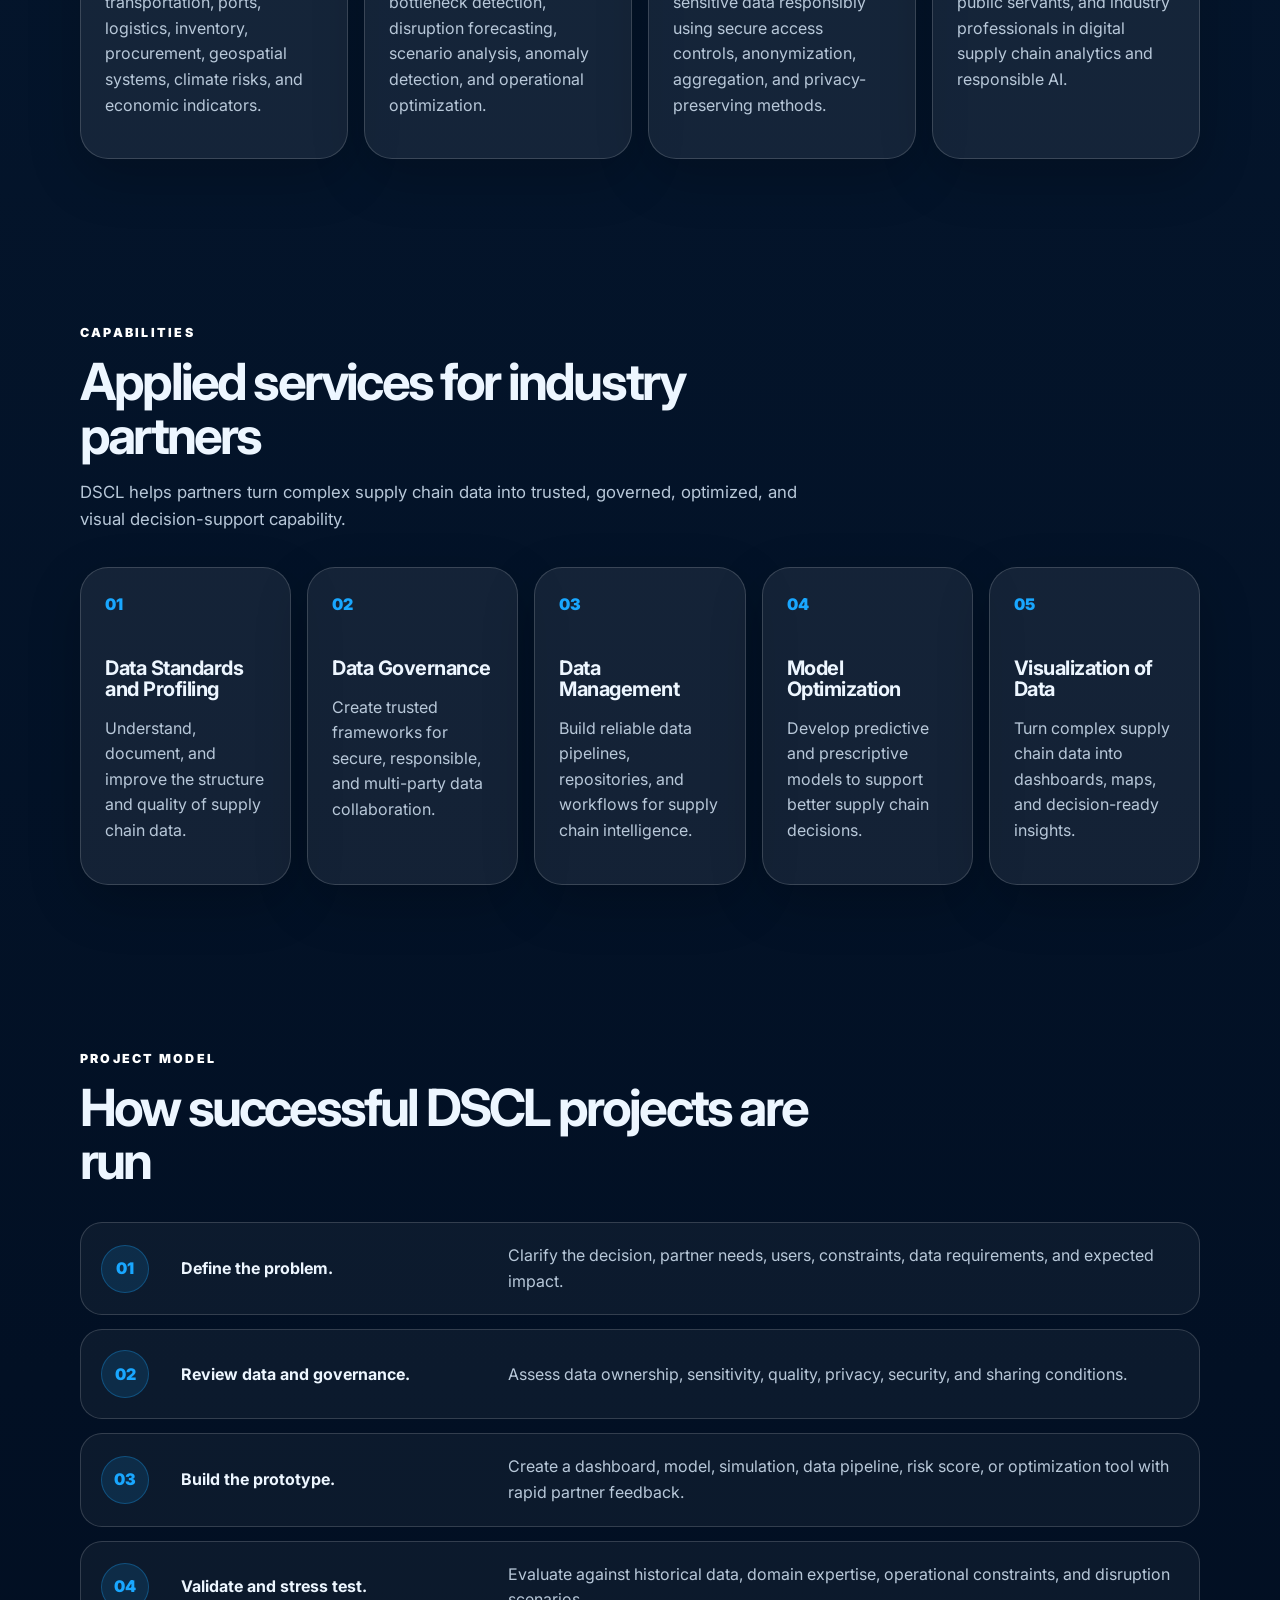
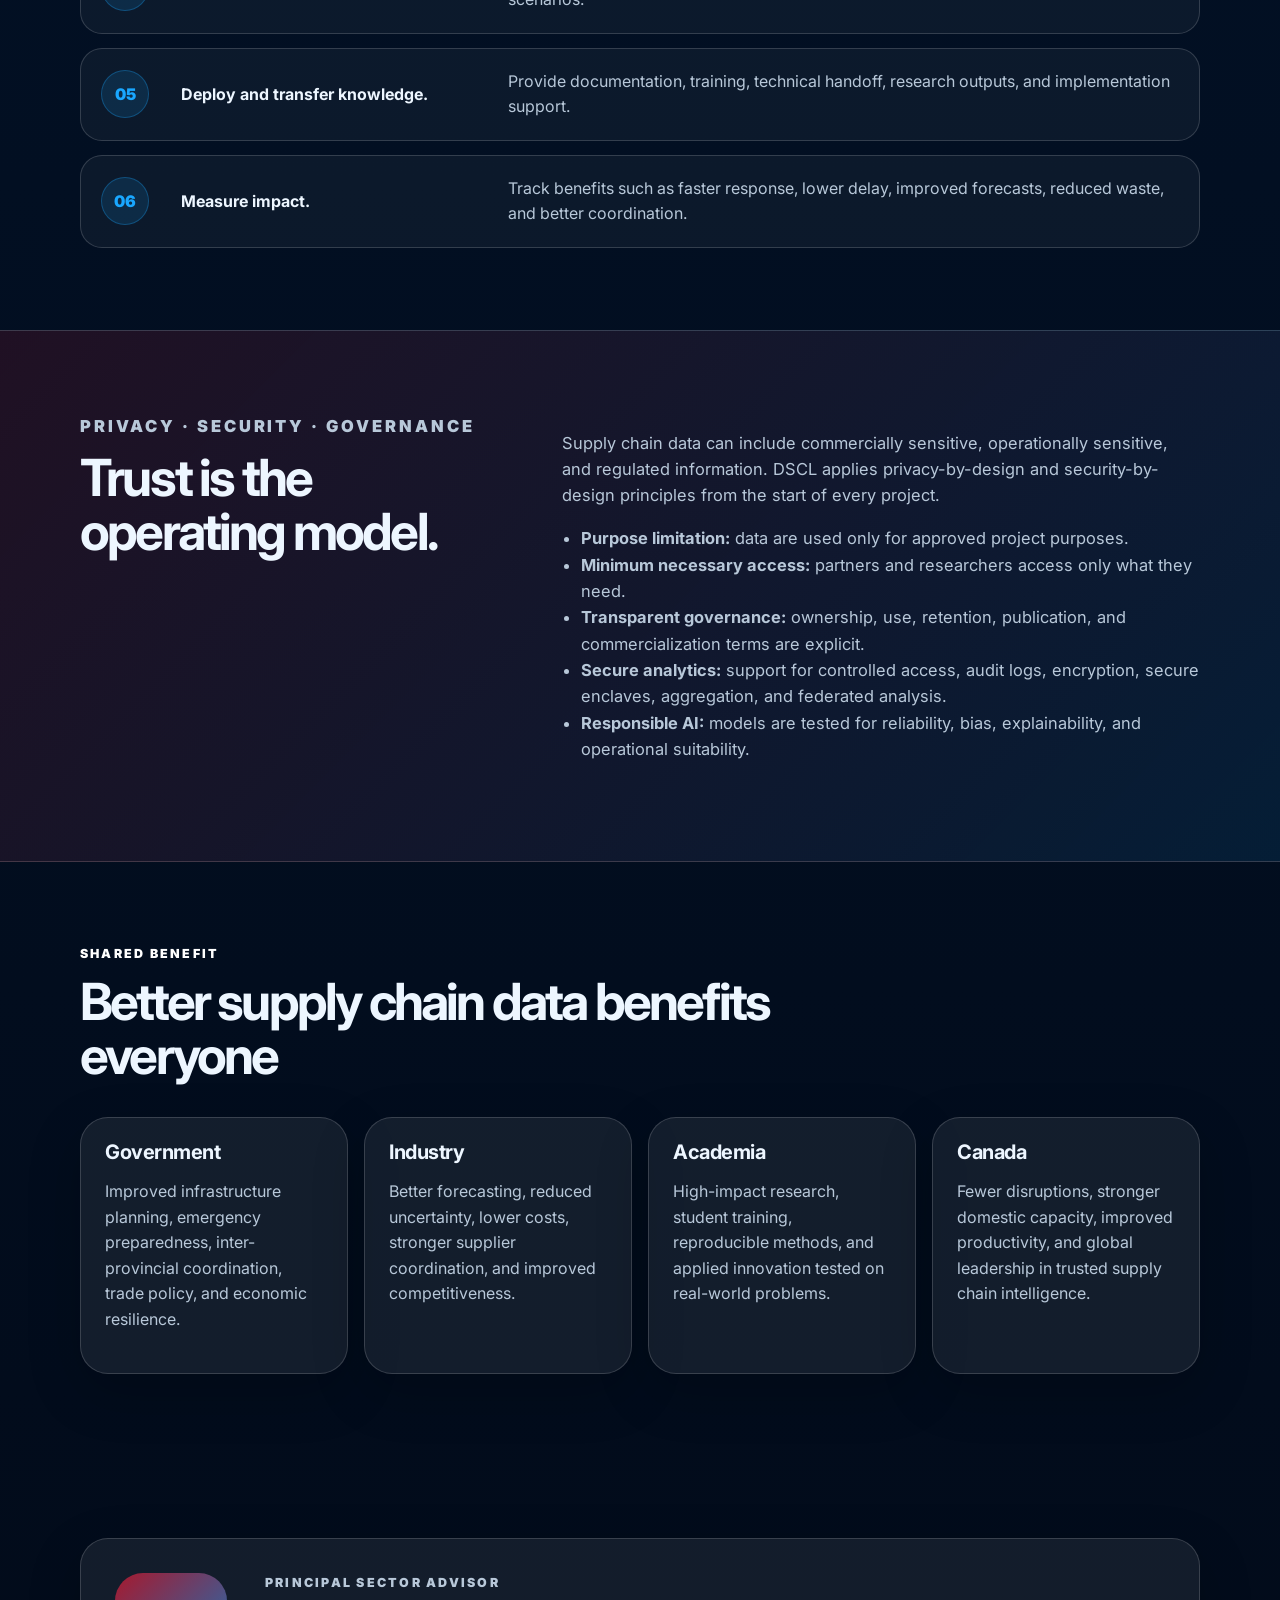
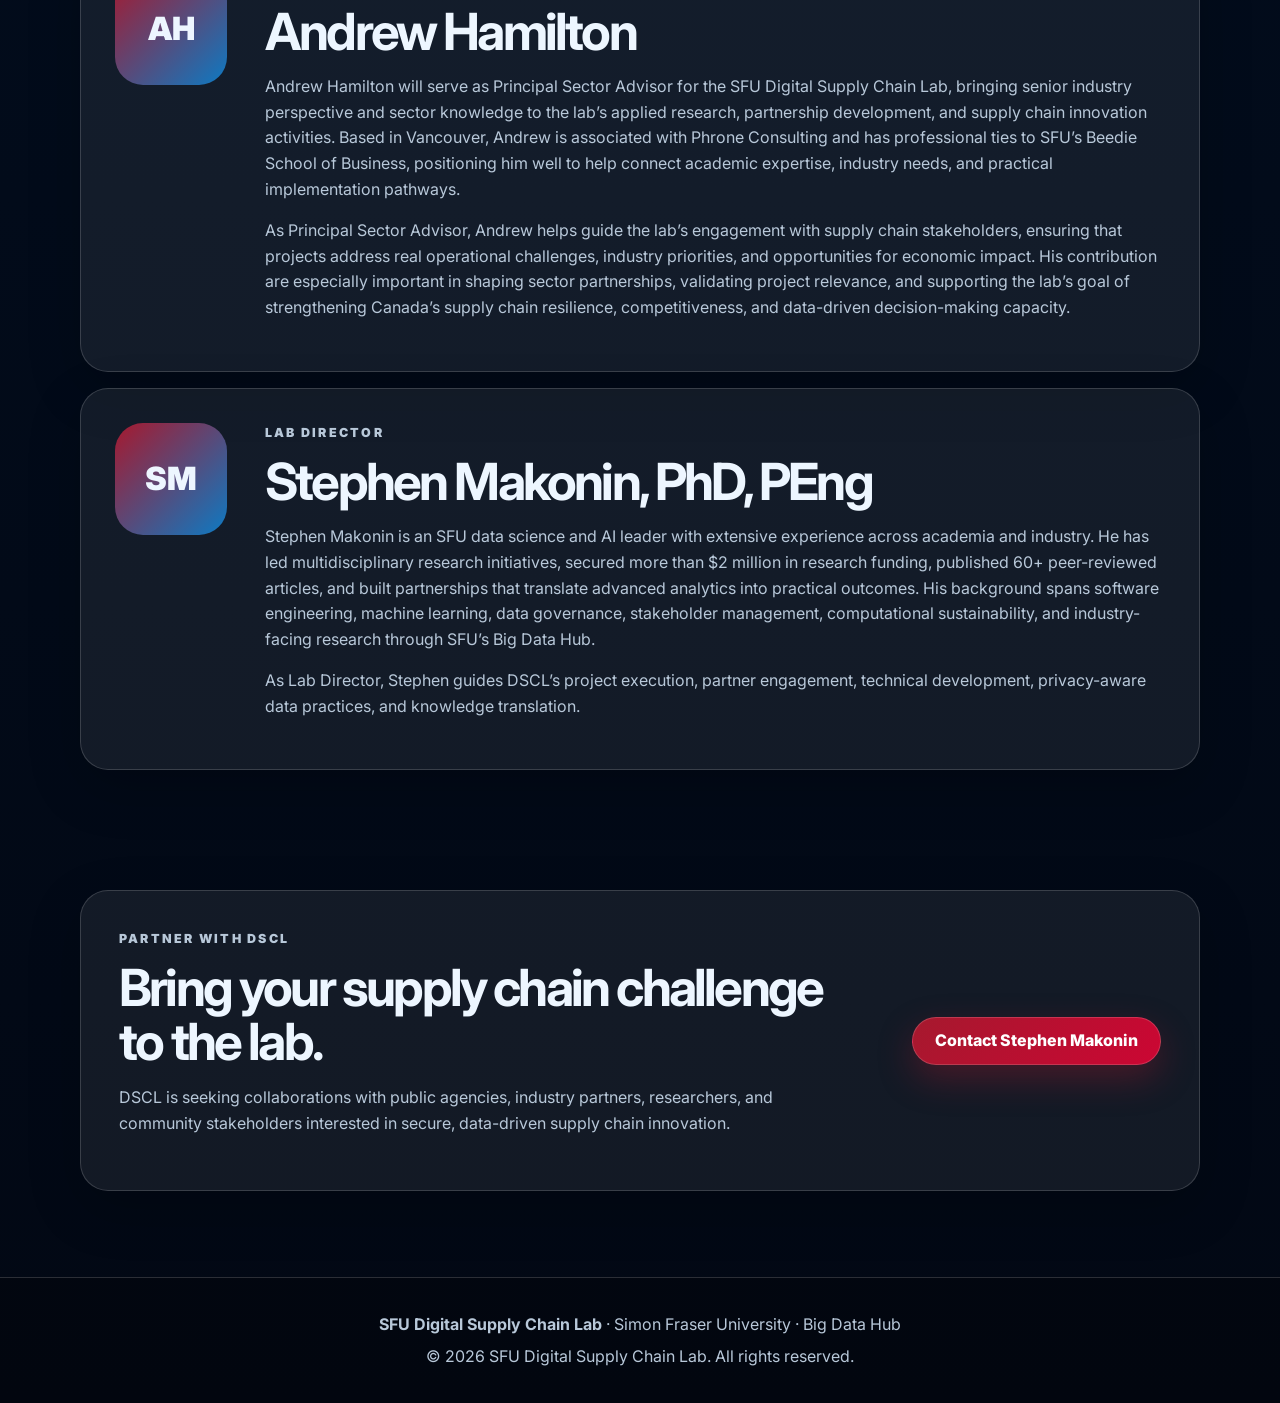
==== commit 61249ccb: "css and text fixes" ====
--- a/index.html
+++ b/index.html
@@ -121,9 +121,9 @@
           <p>Turn complex supply chain data into dashboards, maps, and decision-ready insights.</p>
         </a>
       </div>
-      <div class="section-actions">
+      <!--<div class="section-actions">
         <a class="button secondary" href="capabilities/index.html">View All Capabilities</a>
-      </div>
+      </div>-->
     </section>
 
     <section class="section process" id="projects">
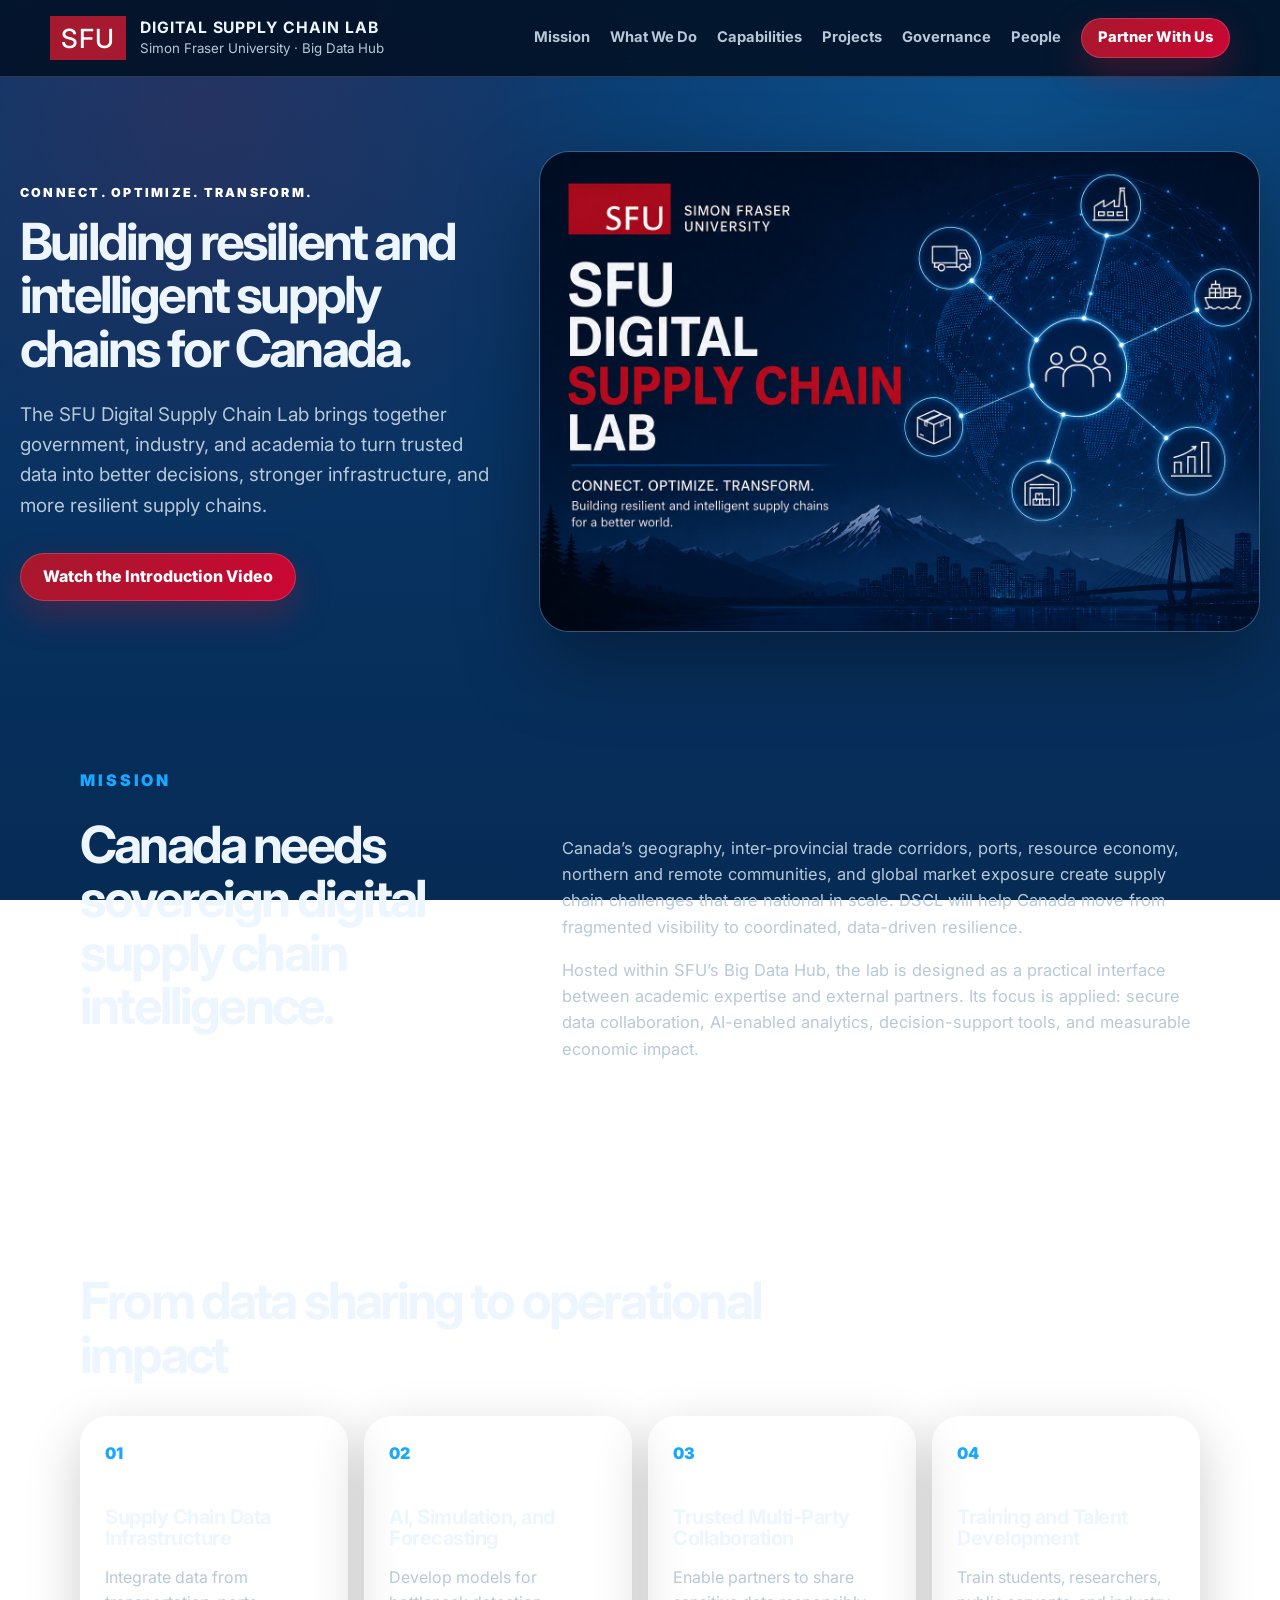
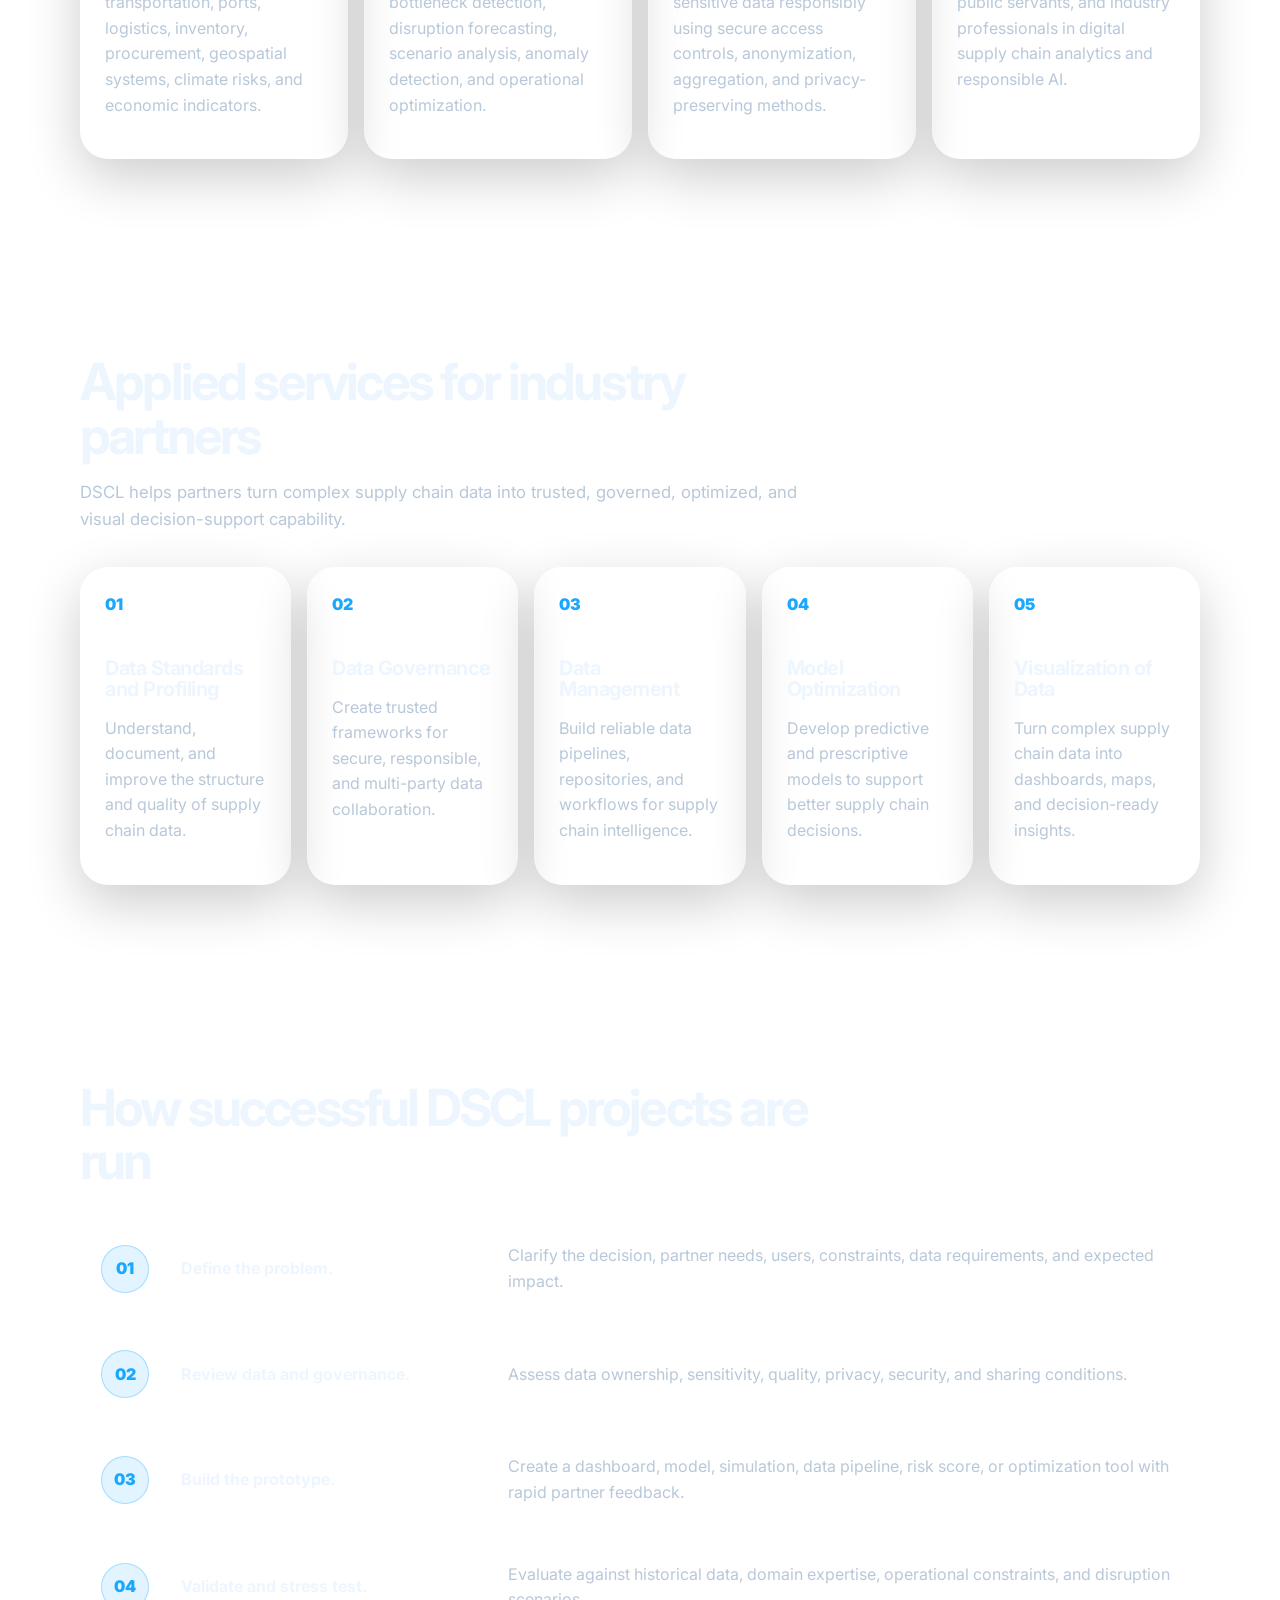
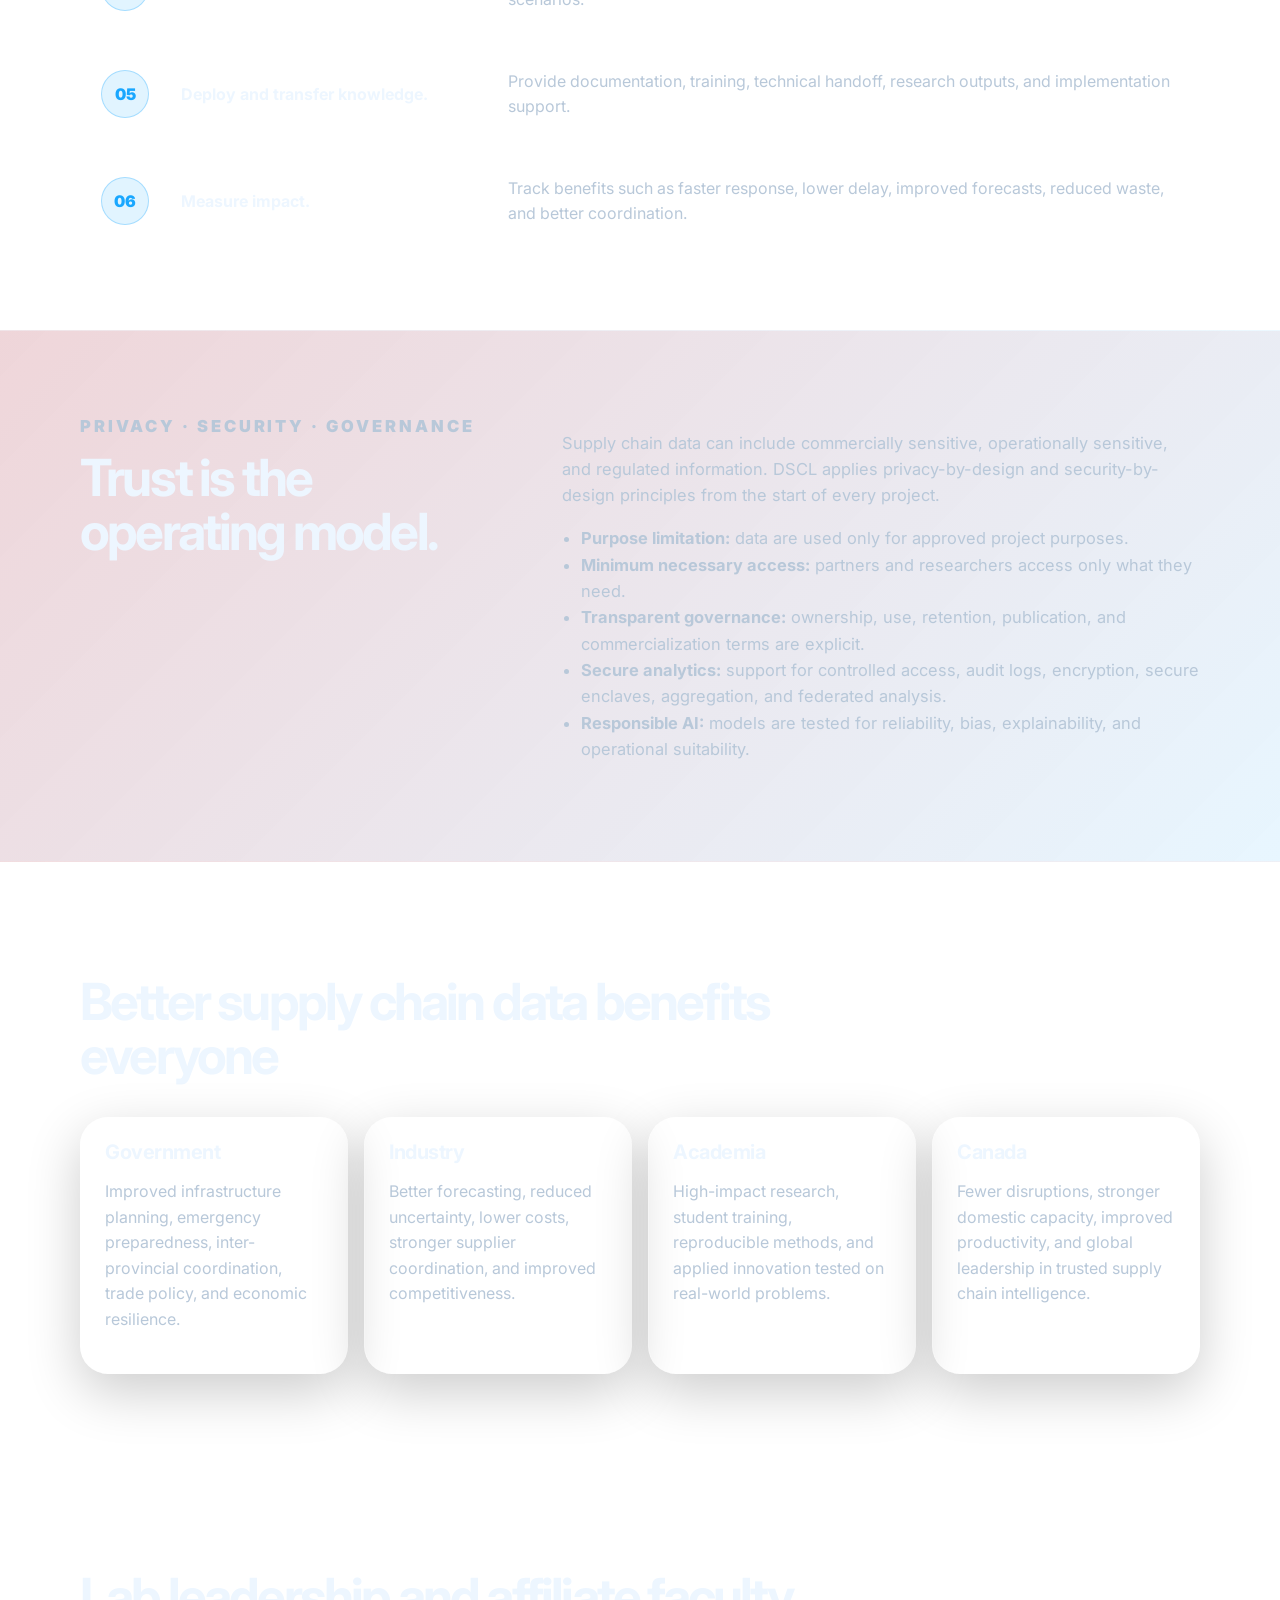
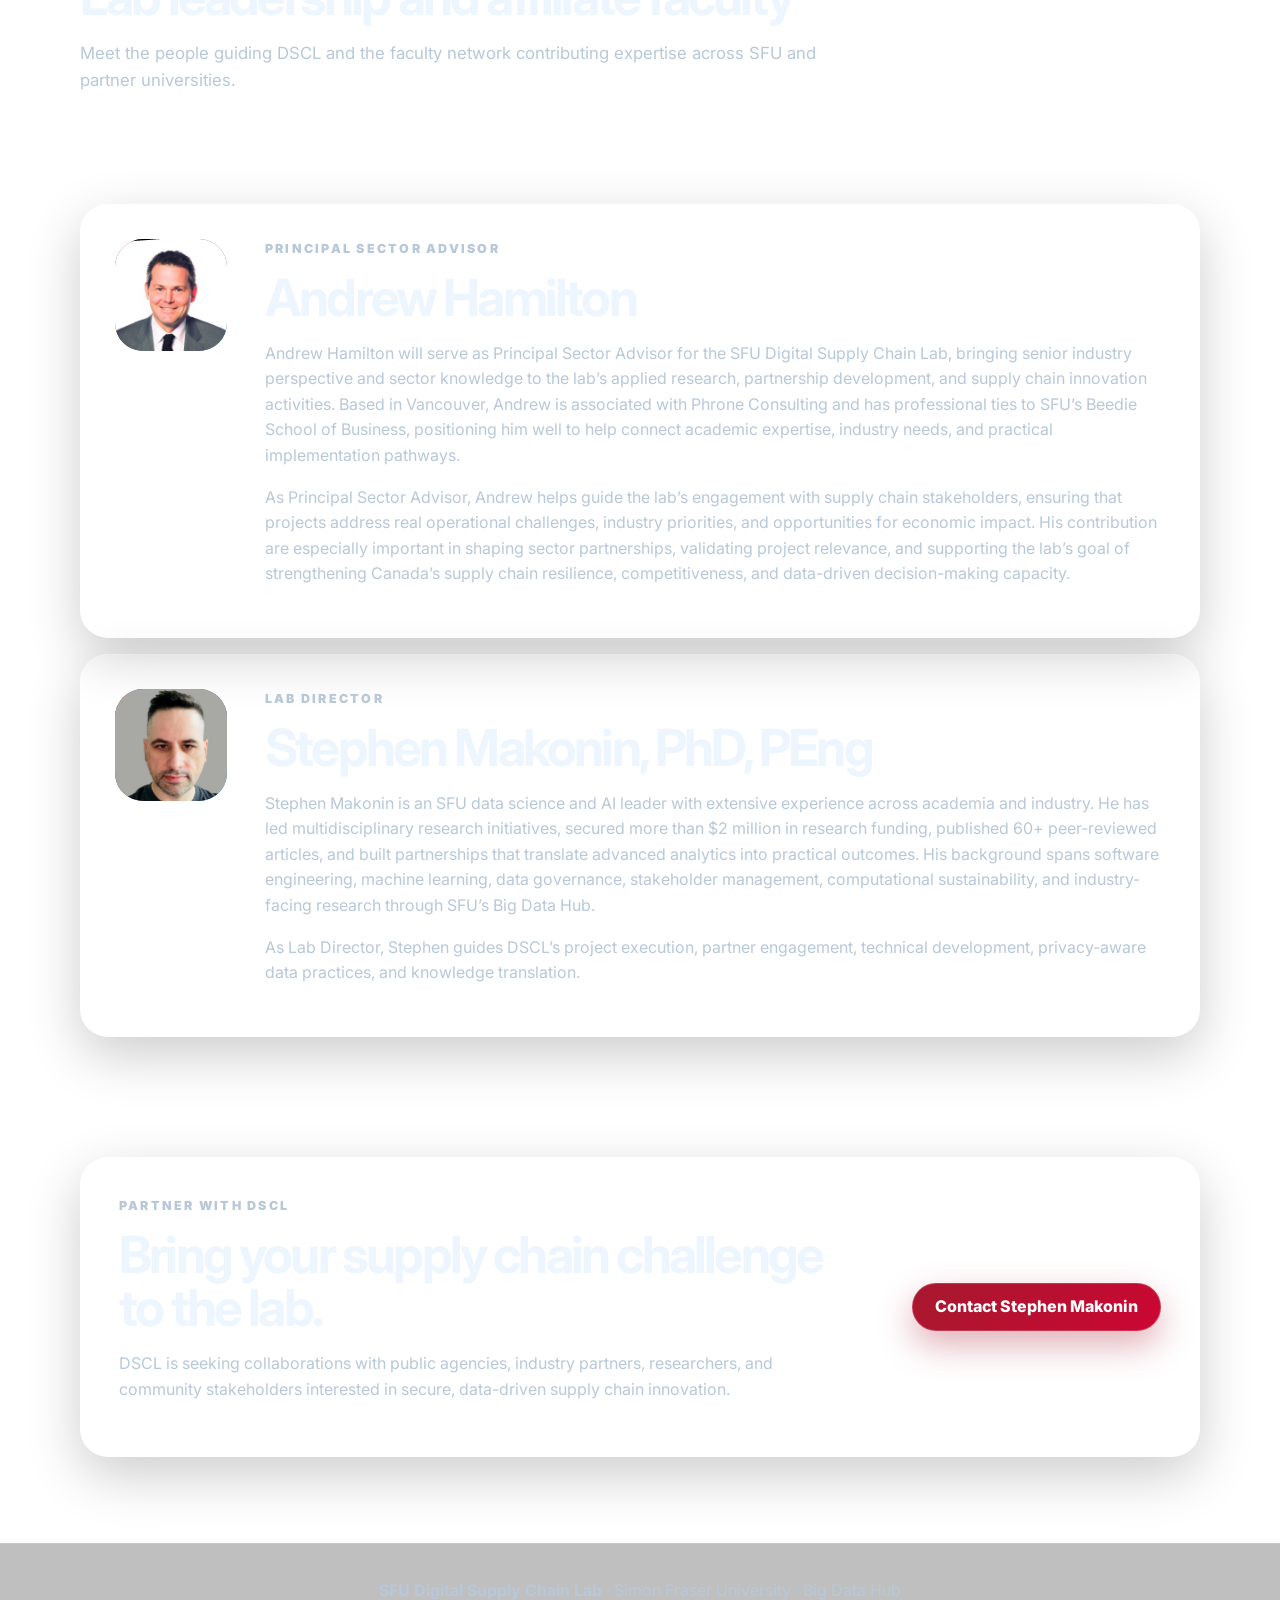
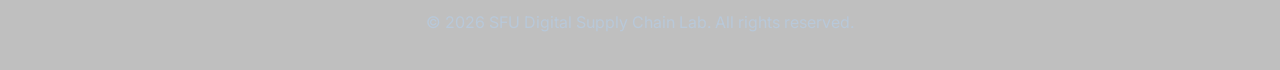
==== commit 71a15c01: "Launch affiliate faculty directory" ====
--- a/index.html
+++ b/index.html
@@ -37,8 +37,9 @@
         <h1>Building resilient and intelligent supply chains for Canada.</h1>
         <p class="lead">The SFU Digital Supply Chain Lab brings together government, industry, and academia to turn trusted data into better decisions, stronger infrastructure, and more resilient supply chains.</p>
         <div class="hero-actions">
-          <a class="button" href="#contact">Start a Collaboration</a>
-          <a class="button secondary" href="#work">Explore the Lab</a>
+          <!--<a class="button" href="#contact">Start a Collaboration</a>
+          <a class="button secondary" href="#work">Explore the Lab</a>-->
+          <a class="button" href="https://youtu.be/To_G1T3SwVA">Watch the Introduction Video</a>
         </div>
       </div>
       <div class="hero-media" aria-label="SFU Digital Supply Chain Lab infographic">
@@ -174,8 +175,18 @@
     </section>
 
     <section class="section people" id="people">
+      <div class="section-heading">
+        <div>
+          <p class="eyebrow">People</p>
+          <h2>Lab leadership and affiliate faculty</h2>
+          <p class="lead-small">Meet the people guiding DSCL and the faculty network contributing expertise across SFU and partner universities.</p>
+        </div>
+        <div class="section-actions">
+          <a class="button secondary" href="people/affiliate-faculty.html">View Affiliate Faculty</a>
+        </div>
+      </div>
       <div class="profile-card">
-        <div class="profile-photo" aria-hidden="true">AH</div>
+        <img class="profile-photo" src="assets/people/andrew-hamilton.jpg" alt="Andrew Hamilton" width="112" height="112" loading="lazy">
         <div>
           <p class="eyebrow">Principal Sector Advisor</p>
           <h2>Andrew Hamilton</h2>
@@ -185,7 +196,7 @@
       </div>
       <p><nbsp;></p>
       <div class="profile-card">
-        <div class="profile-photo" aria-hidden="true">SM</div>
+        <img class="profile-photo" src="assets/people/stephen-makonin.png" alt="Stephen Makonin" width="112" height="112" loading="lazy">
         <div>
           <p class="eyebrow">Lab Director</p>
           <h2>Stephen Makonin, PhD, PEng</h2>
--- a/styles.css
+++ b/styles.css
@@ -1,8 +1,8 @@
 :root {
   --sfu-red: #A6192E;
   --sfu-red-bright: #CC0633;
-  --header-blue: #061A33;
-  --deep-blue: #021024;
+  --header-blue: #0A3B70;
+  --deep-blue: #062B55;
   --electric-blue: #19A7FF;
   --ink: #EDF6FF;
   --muted: #B8C8D9;
@@ -19,8 +19,10 @@
   background:
     radial-gradient(circle at 78% 15%, rgba(25, 167, 255, 0.20), transparent 32rem),
     radial-gradient(circle at 16% 12%, rgba(166, 25, 46, 0.18), transparent 26rem),
-    linear-gradient(180deg, var(--header-blue), var(--deep-blue) 48%, #020814);
+    linear-gradient(180deg, var(--header-blue), var(--deep-blue));
+  background-attachment: fixed;
   line-height: 1.6;
+  min-height: 100vh;
 }
 a { color: inherit; text-decoration: none; }
 img { max-width: 100%; display: block; }
@@ -166,6 +168,9 @@
   background: linear-gradient(135deg, var(--sfu-red), #0d7ac3);
   font-size: 2rem;
   font-weight: 900;
+  object-fit: cover;
+  object-position: center top;
+  overflow: hidden;
 }
 .cta { width: min(1120px, calc(100% - 32px)); margin: 38px auto 86px; padding: 38px; display: flex; align-items: center; justify-content: space-between; gap: 28px; }
 .cta div { max-width: 720px; }
